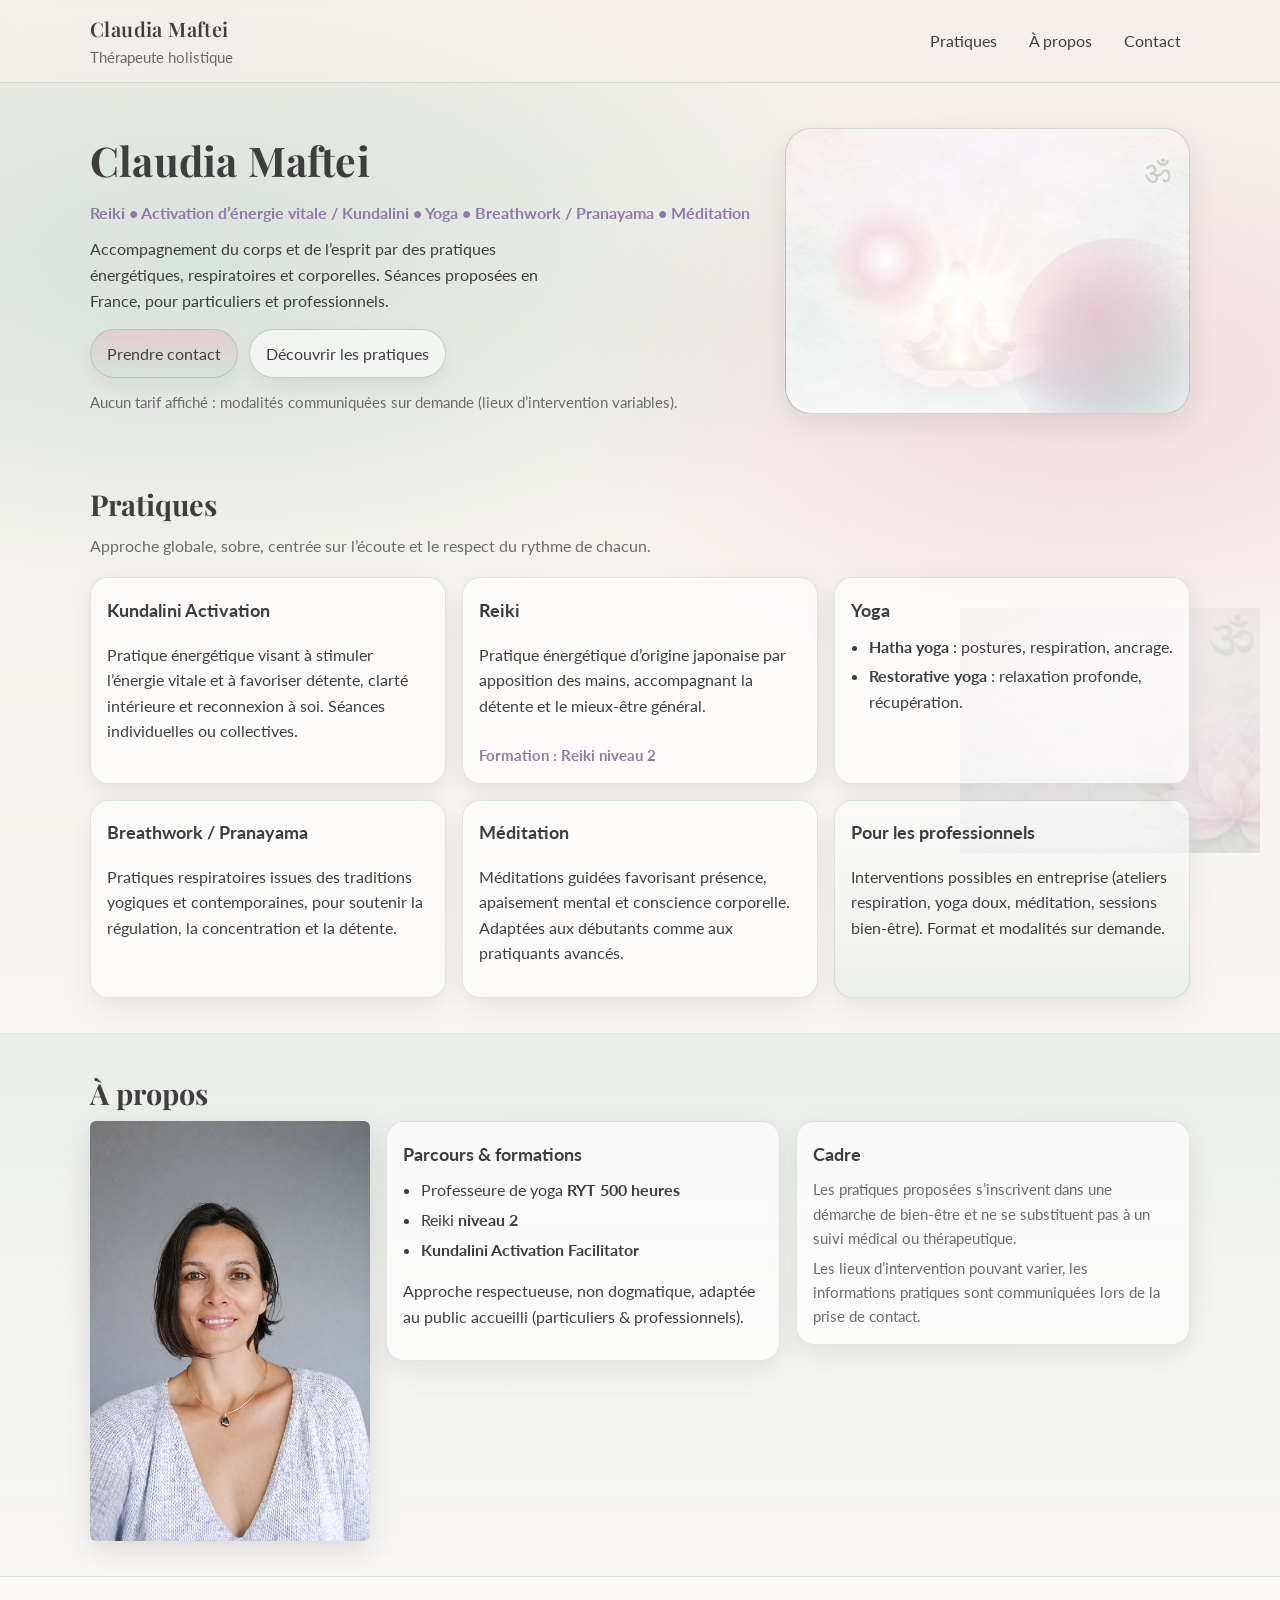
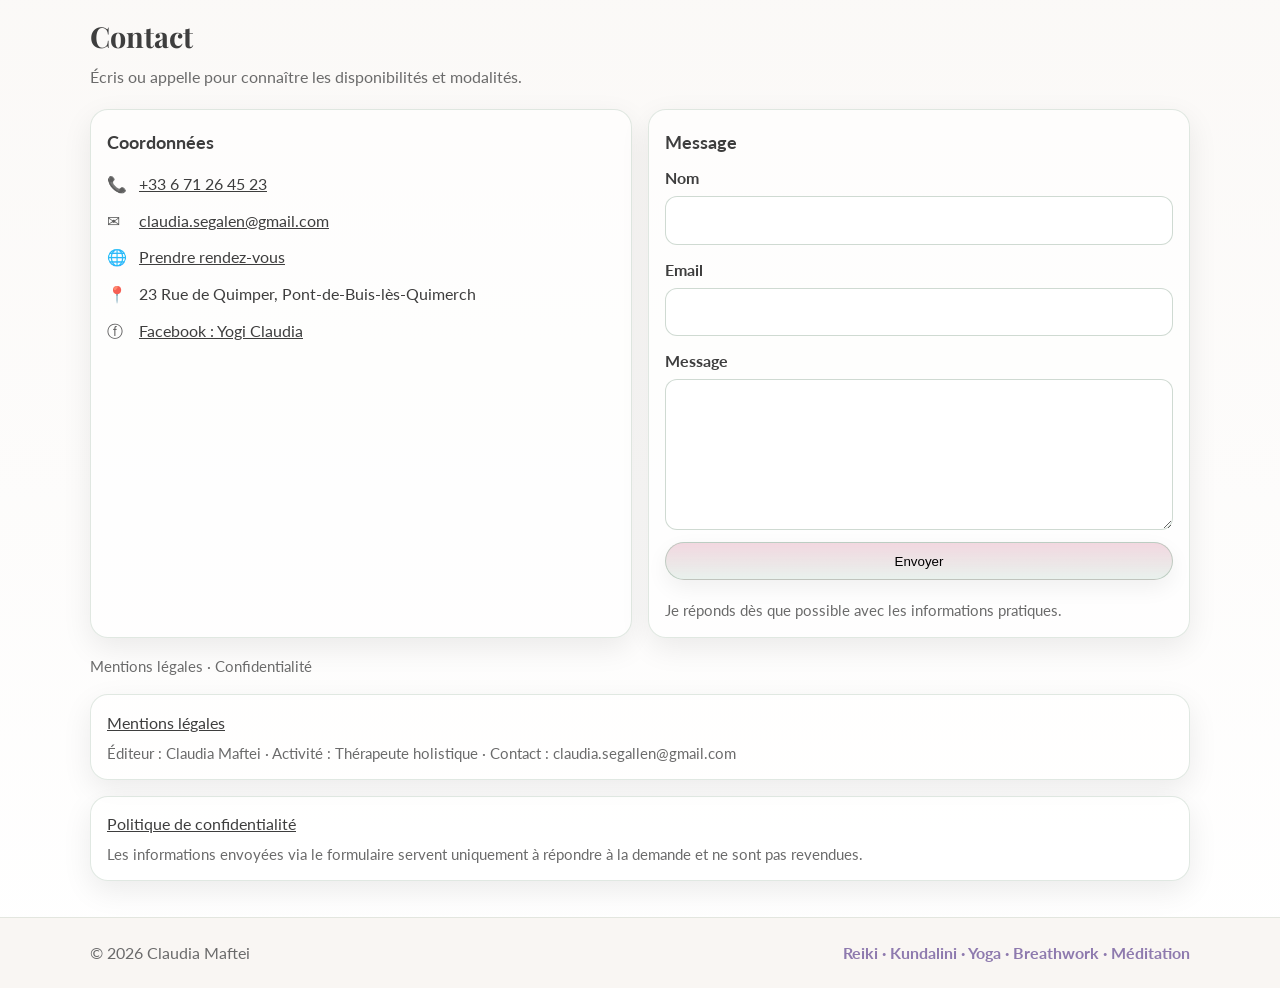
==== index.html @ 2db9a853 "Add files via upload" ====
<!doctype html>
<html lang="fr">
<head>
  <meta charset="utf-8" />
  <meta name="viewport" content="width=device-width,initial-scale=1" />
  <meta name="description" content="Claudia Maftei – Thérapeute holistique : Reiki, Kundalini activation, Yoga (Hatha, Restorative), Breathwork/Pranayama, Méditation." />
  <title>Claudia Maftei – Thérapeute holistique</title>

  <!-- Fonts (Google Fonts) -->
  <link rel="preconnect" href="https://fonts.googleapis.com">
  <link rel="preconnect" href="https://fonts.gstatic.com" crossorigin>
  <link href="https://fonts.googleapis.com/css2?family=Playfair+Display:wght@500;600&family=Lato:wght@300;400;700&display=swap" rel="stylesheet">

  <link rel="stylesheet" href="styles.css" />
</head>

<body>
  <a class="skip-link" href="#contenu">Aller au contenu</a>

  <header class="site-header">
    <div class="container header-inner">
      <div class="brand">
        <div class="brand-name">Claudia Maftei</div>
        <div class="brand-tagline">Thérapeute holistique</div>
      </div>

      <nav class="nav" aria-label="Navigation principale">
        <button class="nav-toggle" type="button" aria-expanded="false" aria-controls="nav-links">
          Menu
        </button>
        <div id="nav-links" class="nav-links">
          <a href="#pratiques">Pratiques</a>
          <a href="#apropos">À propos</a>
          <a href="#contact">Contact</a>
        </div>
      </nav>
    </div>
  </header>

  <main id="contenu">
    <!-- HERO -->
    <section class="hero">
      <div class="container hero-inner">
        <div class="hero-text">
          <h1>Claudia Maftei</h1>
          <p class="lead">
            Reiki • Activation d’énergie vitale / Kundalini • Yoga • Breathwork / Pranayama • Méditation
          </p>
          <p class="sublead">
            Accompagnement du corps et de l’esprit par des pratiques énergétiques, respiratoires et corporelles.
            Séances proposées en France, pour particuliers et professionnels.
          </p>

          <div class="hero-cta">
            <a class="btn" href="#contact">Prendre contact</a>
            <a class="btn btn-ghost" href="#pratiques">Découvrir les pratiques</a>
          </div>

          <p class="note">
            Aucun tarif affiché : modalités communiquées sur demande (lieux d’intervention variables).
          </p>
        </div>

        <!-- MODIF: hero-card devient un visuel avec image -->
        <div class="hero-card hero-image" aria-hidden="true">
          <div class="hero-symbol">ॐ</div>
          <div class="hero-lotus"></div>
          <div class="hero-glow"></div>
        </div>
      </div>
    </section>

    <!-- PRACTICES -->
    <section id="pratiques" class="section">
      <div class="container">
        <header class="section-head">
          <h2>Pratiques</h2>
          <p>Approche globale, sobre, centrée sur l’écoute et le respect du rythme de chacun.</p>
        </header>

        <div class="grid">
          <a class="card card-link" href="pratiques/kundalini-activation.html">
            <h3>Kundalini Activation</h3>
            <p>
              Pratique énergétique visant à stimuler l’énergie vitale et à favoriser détente, clarté intérieure
              et reconnexion à soi. Séances individuelles ou collectives.
            </p>
          </a>

          <a class="card card-link" href="pratiques/reiki.html">
            <h3>Reiki</h3>
            <p>
              Pratique énergétique d’origine japonaise par apposition des mains, accompagnant la détente
              et le mieux-être général.
            </p>
            <p class="badge">Formation : Reiki niveau 2</p>
          </a>

          <a class="card card-link" href="pratiques/yoga.html">
            <h3>Yoga</h3>
            <ul class="list">
              <li><strong>Hatha yoga</strong> : postures, respiration, ancrage.</li>
              <li><strong>Restorative yoga</strong> : relaxation profonde, récupération.</li>
            </ul>
          </a>

          <a class="card card-link" href="pratiques/breathwork-pranayama.html">
            <h3>Breathwork / Pranayama</h3>
            <p>
              Pratiques respiratoires issues des traditions yogiques et contemporaines, pour soutenir
              la régulation, la concentration et la détente.
            </p>
          </a>

          <a class="card card-link" href="pratiques/meditation.html">
            <h3>Méditation</h3>
            <p>
              Méditations guidées favorisant présence, apaisement mental et conscience corporelle.
              Adaptées aux débutants comme aux pratiquants avancés.
            </p>
          </a>

          <article class="card card-soft">
            <h3>Pour les professionnels</h3>
            <p>
              Interventions possibles en entreprise (ateliers respiration, yoga doux, méditation, sessions bien-être).
              Format et modalités sur demande.
            </p>
          </article>
        </div>
      </div>
    </section>

    <!-- ABOUT -->
    <section id="apropos" class="section section-alt">
      <div class="container">
        <header class="section-head">
          <h2>À propos</h2>
        </header>

        <!-- MODIF: ajout de la photo + grille 3 colonnes -->
        <div class="two-col about-with-photo">
          <div class="about-photo">
            <img src="images/portrait-claudia.png"
                 alt="Portrait de Claudia Maftei, thérapeute holistique">
          </div>

          <div class="panel">
            <h3>Parcours & formations</h3>
            <ul class="list">
              <li>Professeure de yoga <strong>RYT 500 heures</strong></li>
              <li>Reiki <strong>niveau 2</strong></li>
              <li><strong>Kundalini Activation Facilitator</strong></li>
            </ul>
            <p>
              Approche respectueuse, non dogmatique, adaptée au public accueilli (particuliers & professionnels).
            </p>
          </div>

          <div class="panel">
            <h3>Cadre</h3>
            <p class="small">
              Les pratiques proposées s’inscrivent dans une démarche de bien-être et ne se substituent pas à un suivi
              médical ou thérapeutique.
            </p>
            <p class="small">
              Les lieux d’intervention pouvant varier, les informations pratiques sont communiquées lors de la prise de contact.
            </p>
          </div>
        </div>
      </div>
    </section>

    <!-- CONTACT -->
    <section id="contact" class="section">
      <div class="container">
        <header class="section-head">
          <h2>Contact</h2>
          <p>Écris ou appelle pour connaître les disponibilités et modalités.</p>
        </header>

        <div class="contact-grid">
          <div class="panel">
            <h3>Coordonnées</h3>
            <ul class="contact-list">
              <li><span class="ico">📞</span> <a href="tel:+33671264523">+33 6 71 26 45 23</a></li>
              <li><span class="ico">✉️</span> <a href="mailto:claudia.segalen@gmail.com">claudia.segalen@gmail.com</a></li>
              <li><span class="ico">🌐</span> <a href="https://www.resalib.fr/praticien/109814-claudia-therapeute-holistique-pont-de-buis-les-quimerch" target="_blank" rel="noopener">Prendre rendez-vous</a></li>
              <li><span class="ico">📍</span> 23 Rue de Quimper, Pont-de-Buis-lès-Quimerch</li>
              <li><span class="ico"s>ⓕ</span> <a href="https://www.facebook.com/people/Yogi-Claudia/100004952267103/" target="_blank" rel="noopener">Facebook : Yogi Claudia</a></li>
			</ul>
          </div>

          <div class="panel">
            <h3>Message</h3>
            <form class="form" action="contact.php" method="post">
              <label>
                Nom
                <input name="name" autocomplete="name" required />
              </label>
              <label>
                Email
                <input name="email" type="email" autocomplete="email" required />
              </label>
              <label>
                Message
                <textarea name="message" rows="5" required></textarea>
              </label>
              <input type="text" name="website" class="hp" tabindex="-1" autocomplete="off" aria-hidden="true" />
              <button class="btn" type="submit">Envoyer</button>
              <p class="small">
                Je réponds dès que possible avec les informations pratiques.
              </p>
            </form>
          </div>
        </div>

        <footer class="legal">
          <a href="#mentions">Mentions légales</a> · <a href="#rgpd">Confidentialité</a>
        </footer>

        <div id="mentions" class="panel panel-mini">
          <a href="mentions-legales.html">Mentions légales</a>
          <p class="small">
            Éditeur : Claudia Maftei · Activité : Thérapeute holistique · Contact : claudia.segallen@gmail.com
          </p>
        </div>

        <div id="rgpd" class="panel panel-mini">
          <a href="politique-confidentialite.html">Politique de confidentialité</a>
          <p class="small">
            Les informations envoyées via le formulaire servent uniquement à répondre à la demande et ne sont pas revendues.
          </p>
        </div>

      </div>
    </section>
  </main>

  <footer class="site-footer">
    <div class="container footer-inner">
      <div>© <span id="year"></span> Claudia Maftei</div>
      <div class="footer-note">Reiki · Kundalini · Yoga · Breathwork · Méditation</div>
    </div>
  </footer>

  <script src="js/main.js" defer></script>
</body>
</html>
---- styles.css ----
:root{
  --sage: #9FB6A5;
  --aqua: #BFD8CC;
  --beige: #F4EFEA;
  --lotus: #E6B7C6;
  --lavender: #8E7AAE;
  --text: #3E3E3E;
  --muted: #6B6B6B;
  --white: #FFFFFF;
  --shadow: 0 10px 30px rgba(0,0,0,.08);
  --radius: 18px;
  --radius-lg: 26px;
}

*{ box-sizing: border-box; }
html{ scroll-behavior: smooth; }

body{
  margin:0;
  color: var(--text);
  background: radial-gradient(1200px 600px at 15% 10%, rgba(191,216,204,.55), transparent 60%),
              radial-gradient(900px 500px at 85% 15%, rgba(230,183,198,.35), transparent 60%),
              linear-gradient(180deg, var(--beige), #fff);
  font-family: "Lato", system-ui, -apple-system, Segoe UI, Roboto, Arial, sans-serif;
  line-height:1.6;
  position: relative;
}

/* fond décoratif lotus/om (image 3) */
body::after{
  content:"";
  position: fixed;
  right: 20px;
  bottom: 20px;
  width: 300px;
  height: 300px;
  background: url("images/lotus-om.png") no-repeat center/contain;
  opacity: 0.28;
  pointer-events: none;
  z-index: 0;
}


/* garantir que le contenu est au-dessus du fond */
.site-header, main, .site-footer{
  position: relative;
  z-index: 1;
}

a{ color: inherit; }
.container{
  width:min(1100px, 92vw);
  margin:0 auto;
}

.skip-link{
  position:absolute; left:-9999px; top:0;
  background:#000; color:#fff; padding:.5rem .75rem;
}
.skip-link:focus{ left:1rem; top:1rem; z-index:999; }

.site-header{
  position:sticky; top:0;
  backdrop-filter: blur(10px);
  background: rgba(244,239,234,.72);
  border-bottom: 1px solid rgba(159,182,165,.35);
  z-index:50;
}
.header-inner{
  display:flex; align-items:center; justify-content:space-between;
  gap:1rem;
  padding: .8rem 0;
}

.brand-name{
  font-family:"Playfair Display", serif;
  font-weight:600;
  letter-spacing:.4px;
  font-size: 1.25rem;
}
.brand-tagline{
  font-size:.95rem;
  color: var(--muted);
}

.nav{ display:flex; align-items:center; gap:1rem; }
.nav-links{
  display:flex; gap:.9rem; align-items:center;
}
.nav a{
  text-decoration:none;
  padding:.4rem .55rem;
  border-radius: 999px;
}
.nav a:hover{
  background: rgba(159,182,165,.18);
}

.nav-toggle{
  display:none;
  border:1px solid rgba(159,182,165,.55);
  background: rgba(255,255,255,.6);
  border-radius: 999px;
  padding:.45rem .75rem;
}

.hero{
  padding: 2.8rem 0 2rem;
}
.hero-inner{
  display:grid;
  grid-template-columns: 1.25fr .75fr;
  gap: 1.2rem;
  align-items: stretch;
}
.hero h1{
  margin:0 0 .4rem;
  font-family:"Playfair Display", serif;
  font-size: clamp(2rem, 3.2vw, 3rem);
  letter-spacing:.2px;
}
.lead{
  margin:.2rem 0 .7rem;
  color: var(--lavender);
  font-weight:700;
}
.sublead{
  margin:0 0 1rem;
  color: var(--text);
  max-width: 55ch;
}
.hero-cta{
  display:flex; flex-wrap:wrap; gap:.7rem;
  margin: 1rem 0 .75rem;
}
.note{ color: var(--muted); font-size:.95rem; margin:0; }

.btn{
  display:inline-block;
  text-decoration:none;
  border-radius: 999px;
  padding: .65rem 1rem;
  border: 1px solid rgba(159,182,165,.6);
  background: linear-gradient(180deg, rgba(230,183,198,.55), rgba(191,216,204,.35));
  box-shadow: 0 8px 22px rgba(0,0,0,.06);
}
.btn:hover{ filter: brightness(1.02); }
.btn:active{ transform: translateY(1px); }

.btn-ghost{
  background: rgba(255,255,255,.55);
}

.hero-card{
  position:relative;
  border-radius: var(--radius-lg);
  background:
    radial-gradient(400px 300px at 35% 35%, rgba(230,183,198,.45), transparent 65%),
    radial-gradient(400px 300px at 60% 55%, rgba(191,216,204,.55), transparent 65%),
    rgba(255,255,255,.55);
  border: 1px solid rgba(159,182,165,.35);
  box-shadow: var(--shadow);
  min-height: 260px;
  overflow:hidden;
}

/* Image 2 dans le hero */
.hero-image{
  background: url("images/meditation-lotus.png") center/cover no-repeat;
}

/* voile pour garder un rendu doux et préserver la lisibilité des éléments */
.hero-image::after{
  content:"";
  position:absolute;
  inset:0;
  background: linear-gradient(
    to bottom,
    rgba(255,255,255,.55),
    rgba(255,255,255,.88)
  );
  z-index:0;
}

/* s'assurer que les éléments du hero passent au-dessus du voile */
.hero-image > *{
  position: relative;
  z-index: 1;
}

.hero-symbol{
  position:absolute;
  right: 18px;
  top: 16px;
  font-size: 2rem;
  color: rgba(159,182,165,.55);
}
.hero-lotus{
  position:absolute;
  right:-40px; bottom:-45px;
  width: 220px; height: 220px;
  border-radius: 50%;
  background:
    radial-gradient(circle at 40% 35%, rgba(230,183,198,.75), transparent 55%),
    radial-gradient(circle at 55% 55%, rgba(191,216,204,.75), transparent 60%),
    radial-gradient(circle at 45% 65%, rgba(142,122,174,.35), transparent 55%);
  filter: blur(.2px);
  opacity:.9;
}
.hero-glow{
  position:absolute;
  left: 40px; top: 70px;
  width: 120px; height: 120px;
  border-radius: 50%;
  background: radial-gradient(circle, rgba(255,255,255,.85), rgba(230,183,198,.35), transparent 70%);
}

.section{
  padding: 2.2rem 0;
}
.section-alt{
  background: linear-gradient(180deg, rgba(191,216,204,.25), rgba(244,239,234,.1));
  border-top: 1px solid rgba(159,182,165,.25);
  border-bottom: 1px solid rgba(159,182,165,.25);
}
.section-head h2{
  margin:0 0 .35rem;
  font-family:"Playfair Display", serif;
  font-size: 1.8rem;
}
.section-head p{
  margin:.2rem 0 1.2rem;
  color: var(--muted);
  max-width: 70ch;
}

.grid{
  display:grid;
  grid-template-columns: repeat(3, 1fr);
  gap: 1rem;
}

.card, .panel{
  background: rgba(255,255,255,.62);
  border: 1px solid rgba(159,182,165,.32);
  border-radius: var(--radius);
  box-shadow: var(--shadow);
  padding: 1rem 1rem .95rem;
}

.card-link{
  display:block;
  text-decoration:none;
  color: inherit;
  transition: transform .2s ease, box-shadow .2s ease;
}
.card-link:hover,
.card-link:focus-visible{
  transform: translateY(-2px);
  box-shadow: 0 12px 32px rgba(0,0,0,.1);
}
.card-link:focus-visible{
  outline: 2px solid rgba(159,182,165,.7);
  outline-offset: 3px;
}
.card h3, .panel h3{
  margin:.1rem 0 .5rem;
  font-size: 1.15rem;
}
.card-soft{
  background: linear-gradient(180deg, rgba(255,255,255,.6), rgba(191,216,204,.22));
}
.badge{
  display:inline-block;
  margin:.6rem 0 0;
  font-size:.92rem;
  color: var(--lavender);
  font-weight:700;
}
.list{
  margin:.35rem 0 0;
  padding-left: 1.1rem;
}
.list li{ margin:.25rem 0; }

.two-col{
  display:grid;
  grid-template-columns: 1fr 1fr;
  gap: 1rem;
}

/* ABOUT: ajout photo (image 1) */
.about-with-photo{
  grid-template-columns: 280px 1fr 1fr;
  align-items: start;
}

.about-photo img{
  width: 100%;
  display: block;
  border-radius: 6px;
  box-shadow: 0 10px 30px rgba(0,0,0,.12);
}

.contact-grid{
  display:grid;
  grid-template-columns: 1fr 1fr;
  gap: 1rem;
}

.contact-list{
  list-style:none;
  padding:0;
  margin:.2rem 0 0;
}
.contact-list li{
  display:flex;
  gap:.6rem;
  align-items:flex-start;
  padding:.35rem 0;
}
.ico{ width: 1.4rem; opacity:.85; }

.form{
  display:grid;
  gap:.75rem;
}
label{ display:grid; gap:.35rem; font-weight:700; }

input, textarea{
  width:100%;
  border-radius: 12px;
  border: 1px solid rgba(159,182,165,.5);
  padding: .65rem .7rem;
  background: rgba(255,255,255,.75);
  font: inherit;
}
textarea{ resize: vertical; }
.hp{ display:none !important; }

.flash{
  border: 1px solid rgba(159,182,165,.5);
  border-radius: 14px;
  padding: .75rem .9rem;
  background: rgba(255,255,255,.7);
  margin: 0 0 .9rem;
}
.flash-success{
  border-color: rgba(159,182,165,.6);
}
.flash-error{
  border-color: rgba(142,122,174,.6);
}

.small{ color: var(--muted); font-size:.95rem; margin:.35rem 0 0; }

.legal{
  margin: 1rem 0 0;
  color: var(--muted);
  font-size:.95rem;
}
.legal a{ text-decoration:none; }
.legal a:hover{ text-decoration:underline; }

.panel-mini{
  margin-top: 1rem;
  padding: .9rem 1rem .85rem;
}

.site-footer{
  padding: 1.4rem 0;
  border-top: 1px solid rgba(159,182,165,.25);
  background: rgba(244,239,234,.55);
}
.footer-inner{
  display:flex;
  justify-content:space-between;
  gap:1rem;
  flex-wrap:wrap;
  color: var(--muted);
}
.footer-note{ color: var(--lavender); font-weight:700; }

/* Responsive */
@media (max-width: 900px){
  .hero-inner{ grid-template-columns: 1fr; }
  .grid{ grid-template-columns: repeat(2, 1fr); }
  .two-col, .contact-grid{ grid-template-columns: 1fr; }
  .about-with-photo{ grid-template-columns: 1fr; }
}

@media (max-width: 640px){
  .nav-toggle{ display:inline-block; }
  .nav-links{
    display:none;
    position:absolute;
    right: 4vw;
    top: 62px;
    padding:.5rem;
    background: rgba(244,239,234,.95);
    border: 1px solid rgba(159,182,165,.35);
    border-radius: 16px;
    box-shadow: var(--shadow);
    flex-direction:column;
    align-items:stretch;
    min-width: 210px;
  }
  .nav-links.open{ display:flex; }
  .grid{ grid-template-columns: 1fr; }
}
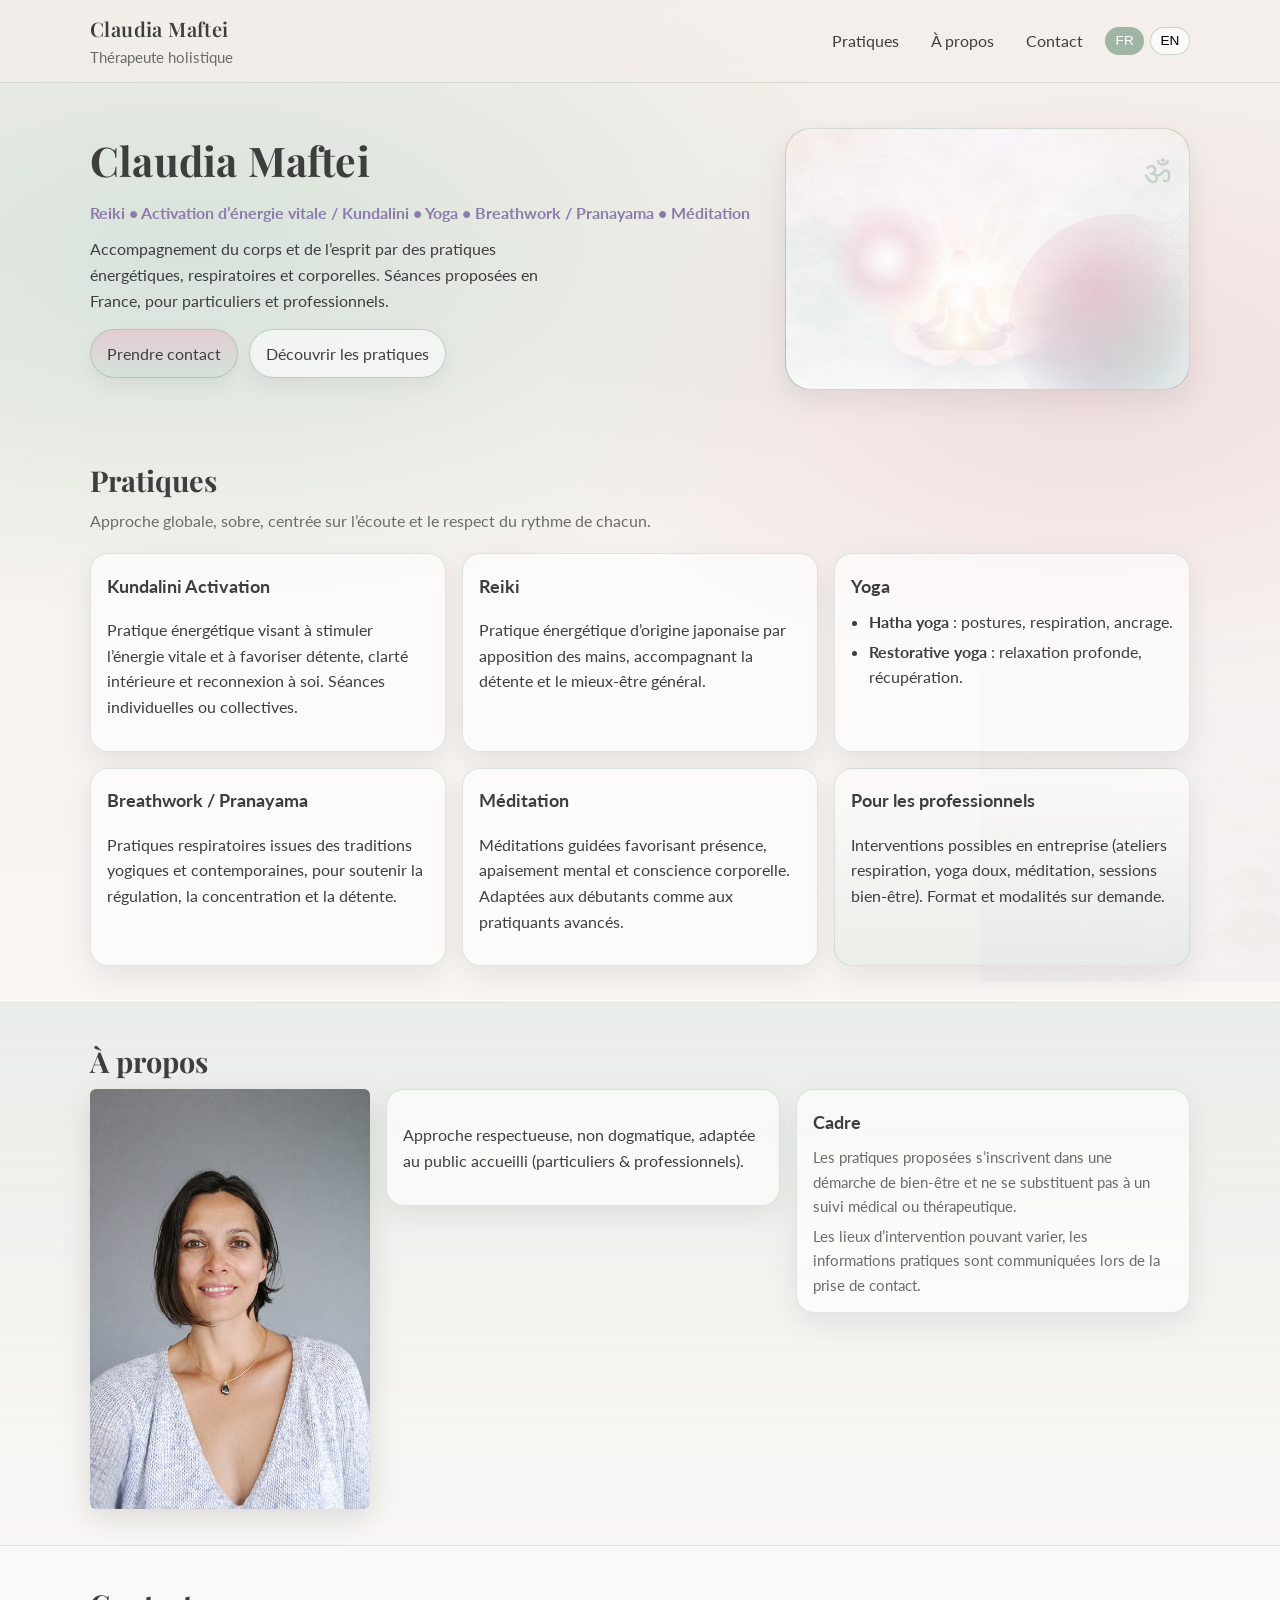
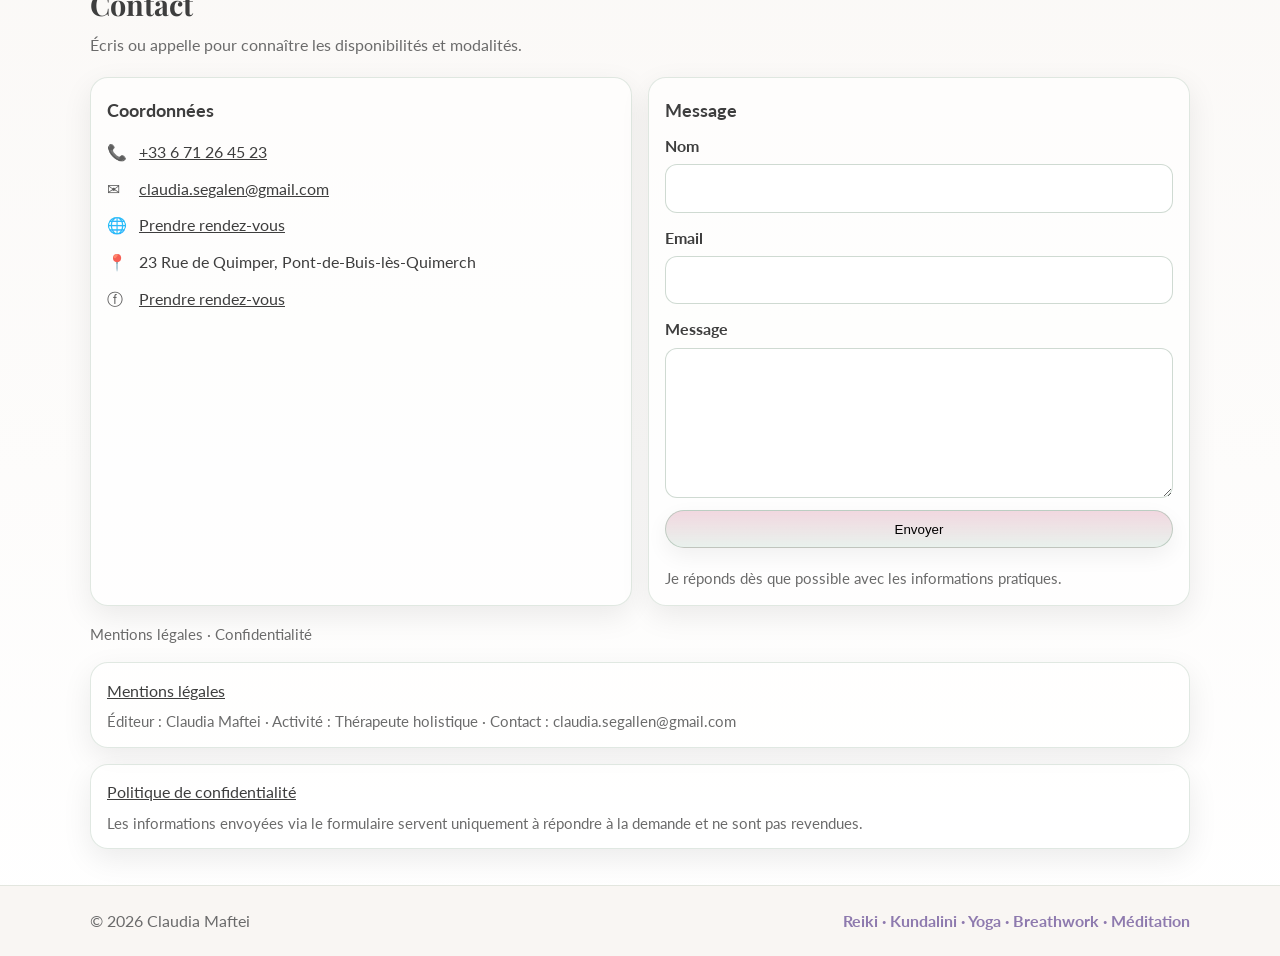
==== commit 8f19d278: "Add files via upload" ====
--- a/index.html
+++ b/index.html
@@ -1,10 +1,10 @@
 <!doctype html>
-<html lang="fr">
-<head>
-  <meta charset="utf-8" />
-  <meta name="viewport" content="width=device-width,initial-scale=1" />
-  <meta name="description" content="Claudia Maftei – Thérapeute holistique : Reiki, Kundalini activation, Yoga (Hatha, Restorative), Breathwork/Pranayama, Méditation." />
-  <title>Claudia Maftei – Thérapeute holistique</title>
+<html lang="fr">
+<head>
+  <meta charset="utf-8" />
+  <meta name="viewport" content="width=device-width,initial-scale=1" />
+  <meta name="description" content="Claudia Maftei – Thérapeute holistique : Reiki, Kundalini activation, Yoga (Hatha, Restorative), Breathwork/Pranayama, Méditation." data-i18n-content="meta_index_description" />
+  <title data-i18n="page_title_index">Claudia Maftei – Thérapeute holistique</title>
 
   <!-- Fonts (Google Fonts) -->
   <link rel="preconnect" href="https://fonts.googleapis.com">
@@ -15,27 +15,33 @@
 </head>
 
 <body>
-  <a class="skip-link" href="#contenu">Aller au contenu</a>
+  <a class="skip-link" href="#contenu" data-i18n="global_skip_link">Aller au contenu</a>
 
   <header class="site-header">
     <div class="container header-inner">
       <div class="brand">
         <div class="brand-name">Claudia Maftei</div>
-        <div class="brand-tagline">Thérapeute holistique</div>
-      </div>
-
-      <nav class="nav" aria-label="Navigation principale">
-        <button class="nav-toggle" type="button" aria-expanded="false" aria-controls="nav-links">
-          Menu
-        </button>
-        <div id="nav-links" class="nav-links">
-          <a href="#pratiques">Pratiques</a>
-          <a href="#apropos">À propos</a>
-          <a href="#contact">Contact</a>
-        </div>
-      </nav>
-    </div>
-  </header>
+        <div class="brand-tagline" data-i18n="brand_tagline">Thérapeute holistique</div>
+      </div>
+
+      <div class="header-actions">
+        <nav class="nav" data-i18n-aria-label="nav_label_primary" aria-label="Navigation principale">
+          <button class="nav-toggle" type="button" aria-expanded="false" aria-controls="nav-links" data-i18n="nav_menu">
+            Menu
+          </button>
+          <div id="nav-links" class="nav-links">
+            <a href="#pratiques" data-i18n="nav_practices">Pratiques</a>
+            <a href="#apropos" data-i18n="nav_about">À propos</a>
+            <a href="#contact" data-i18n="nav_contact">Contact</a>
+          </div>
+        </nav>
+        <div class="language-toggle" data-i18n-aria-label="language_selector_label" aria-label="Sélecteur de langue">
+          <button class="lang-btn" type="button" data-lang="fr" aria-pressed="true" data-i18n="language_fr">FR</button>
+          <button class="lang-btn" type="button" data-lang="en" aria-pressed="false" data-i18n="language_en">EN</button>
+        </div>
+      </div>
+    </div>
+  </header>
 
   <main id="contenu">
     <!-- HERO -->
@@ -43,23 +49,20 @@
       <div class="container hero-inner">
         <div class="hero-text">
           <h1>Claudia Maftei</h1>
-          <p class="lead">
-            Reiki • Activation d’énergie vitale / Kundalini • Yoga • Breathwork / Pranayama • Méditation
-          </p>
-          <p class="sublead">
-            Accompagnement du corps et de l’esprit par des pratiques énergétiques, respiratoires et corporelles.
-            Séances proposées en France, pour particuliers et professionnels.
-          </p>
+          <p class="lead" data-i18n="hero_lead">
+            Reiki • Activation d’énergie vitale / Kundalini • Yoga • Breathwork / Pranayama • Méditation
+          </p>
+          <p class="sublead" data-i18n="hero_sublead">
+            Accompagnement du corps et de l’esprit par des pratiques énergétiques, respiratoires et corporelles.
+            Séances proposées en France, pour particuliers et professionnels.
+          </p>
 
           <div class="hero-cta">
-            <a class="btn" href="#contact">Prendre contact</a>
-            <a class="btn btn-ghost" href="#pratiques">Découvrir les pratiques</a>
-          </div>
-
-          <p class="note">
-            Aucun tarif affiché : modalités communiquées sur demande (lieux d’intervention variables).
-          </p>
-        </div>
+            <a class="btn" href="#contact" data-i18n="hero_cta_contact">Prendre contact</a>
+            <a class="btn btn-ghost" href="#pratiques" data-i18n="hero_cta_practices">Découvrir les pratiques</a>
+          </div>
+
+        </div>
 
         <!-- MODIF: hero-card devient un visuel avec image -->
         <div class="hero-card hero-image" aria-hidden="true">
@@ -74,59 +77,58 @@
     <section id="pratiques" class="section">
       <div class="container">
         <header class="section-head">
-          <h2>Pratiques</h2>
-          <p>Approche globale, sobre, centrée sur l’écoute et le respect du rythme de chacun.</p>
-        </header>
+          <h2 data-i18n="section_practices_title">Pratiques</h2>
+          <p data-i18n="section_practices_subtitle">Approche globale, sobre, centrée sur l’écoute et le respect du rythme de chacun.</p>
+        </header>
 
         <div class="grid">
           <a class="card card-link" href="pratiques/kundalini-activation.html">
-            <h3>Kundalini Activation</h3>
-            <p>
-              Pratique énergétique visant à stimuler l’énergie vitale et à favoriser détente, clarté intérieure
-              et reconnexion à soi. Séances individuelles ou collectives.
-            </p>
-          </a>
+            <h3 data-i18n="card_kundalini_title">Kundalini Activation</h3>
+            <p data-i18n="card_kundalini_desc">
+              Pratique énergétique visant à stimuler l’énergie vitale et à favoriser détente, clarté intérieure
+              et reconnexion à soi. Séances individuelles ou collectives.
+            </p>
+          </a>
 
           <a class="card card-link" href="pratiques/reiki.html">
-            <h3>Reiki</h3>
-            <p>
-              Pratique énergétique d’origine japonaise par apposition des mains, accompagnant la détente
-              et le mieux-être général.
-            </p>
-            <p class="badge">Formation : Reiki niveau 2</p>
-          </a>
+            <h3 data-i18n="card_reiki_title">Reiki</h3>
+            <p data-i18n="card_reiki_desc">
+              Pratique énergétique d’origine japonaise par apposition des mains, accompagnant la détente
+              et le mieux-être général.
+            </p>
+          </a>
 
           <a class="card card-link" href="pratiques/yoga.html">
-            <h3>Yoga</h3>
-            <ul class="list">
-              <li><strong>Hatha yoga</strong> : postures, respiration, ancrage.</li>
-              <li><strong>Restorative yoga</strong> : relaxation profonde, récupération.</li>
-            </ul>
-          </a>
+            <h3 data-i18n="card_yoga_title">Yoga</h3>
+            <ul class="list">
+              <li data-i18n-html="card_yoga_hatha"><strong>Hatha yoga</strong> : postures, respiration, ancrage.</li>
+              <li data-i18n-html="card_yoga_restorative"><strong>Restorative yoga</strong> : relaxation profonde, récupération.</li>
+            </ul>
+          </a>
 
           <a class="card card-link" href="pratiques/breathwork-pranayama.html">
-            <h3>Breathwork / Pranayama</h3>
-            <p>
-              Pratiques respiratoires issues des traditions yogiques et contemporaines, pour soutenir
-              la régulation, la concentration et la détente.
-            </p>
-          </a>
+            <h3 data-i18n="card_breathwork_title">Breathwork / Pranayama</h3>
+            <p data-i18n="card_breathwork_desc">
+              Pratiques respiratoires issues des traditions yogiques et contemporaines, pour soutenir
+              la régulation, la concentration et la détente.
+            </p>
+          </a>
 
           <a class="card card-link" href="pratiques/meditation.html">
-            <h3>Méditation</h3>
-            <p>
-              Méditations guidées favorisant présence, apaisement mental et conscience corporelle.
-              Adaptées aux débutants comme aux pratiquants avancés.
-            </p>
-          </a>
+            <h3 data-i18n="card_meditation_title">Méditation</h3>
+            <p data-i18n="card_meditation_desc">
+              Méditations guidées favorisant présence, apaisement mental et conscience corporelle.
+              Adaptées aux débutants comme aux pratiquants avancés.
+            </p>
+          </a>
 
           <article class="card card-soft">
-            <h3>Pour les professionnels</h3>
-            <p>
-              Interventions possibles en entreprise (ateliers respiration, yoga doux, méditation, sessions bien-être).
-              Format et modalités sur demande.
-            </p>
-          </article>
+            <h3 data-i18n="card_prof_title">Pour les professionnels</h3>
+            <p data-i18n="card_prof_desc">
+              Interventions possibles en entreprise (ateliers respiration, yoga doux, méditation, sessions bien-être).
+              Format et modalités sur demande.
+            </p>
+          </article>
         </div>
       </div>
     </section>
@@ -135,38 +137,33 @@
     <section id="apropos" class="section section-alt">
       <div class="container">
         <header class="section-head">
-          <h2>À propos</h2>
-        </header>
+          <h2 data-i18n="section_about_title">À propos</h2>
+        </header>
 
         <!-- MODIF: ajout de la photo + grille 3 colonnes -->
         <div class="two-col about-with-photo">
           <div class="about-photo">
-            <img src="images/portrait-claudia.png"
-                 alt="Portrait de Claudia Maftei, thérapeute holistique">
+            <img src="images/portrait-claudia.png"
+                 alt="Portrait de Claudia Maftei, thérapeute holistique"
+                 data-i18n-alt="about_photo_alt">
           </div>
 
           <div class="panel">
-            <h3>Parcours & formations</h3>
-            <ul class="list">
-              <li>Professeure de yoga <strong>RYT 500 heures</strong></li>
-              <li>Reiki <strong>niveau 2</strong></li>
-              <li><strong>Kundalini Activation Facilitator</strong></li>
-            </ul>
-            <p>
-              Approche respectueuse, non dogmatique, adaptée au public accueilli (particuliers & professionnels).
-            </p>
-          </div>
-
-          <div class="panel">
-            <h3>Cadre</h3>
-            <p class="small">
-              Les pratiques proposées s’inscrivent dans une démarche de bien-être et ne se substituent pas à un suivi
-              médical ou thérapeutique.
-            </p>
-            <p class="small">
-              Les lieux d’intervention pouvant varier, les informations pratiques sont communiquées lors de la prise de contact.
-            </p>
-          </div>
+            <p data-i18n="about_desc">
+              Approche respectueuse, non dogmatique, adaptée au public accueilli (particuliers & professionnels).
+            </p>
+          </div>
+
+          <div class="panel">
+            <h3 data-i18n="about_framework_title">Cadre</h3>
+            <p class="small" data-i18n="about_framework_desc1">
+              Les pratiques proposées s’inscrivent dans une démarche de bien-être et ne se substituent pas à un suivi
+              médical ou thérapeutique.
+            </p>
+            <p class="small" data-i18n="about_framework_desc2">
+              Les lieux d’intervention pouvant varier, les informations pratiques sont communiquées lors de la prise de contact.
+            </p>
+          </div>
         </div>
       </div>
     </section>
@@ -175,63 +172,63 @@
     <section id="contact" class="section">
       <div class="container">
         <header class="section-head">
-          <h2>Contact</h2>
-          <p>Écris ou appelle pour connaître les disponibilités et modalités.</p>
-        </header>
+          <h2 data-i18n="section_contact_title">Contact</h2>
+          <p data-i18n="section_contact_subtitle">Écris ou appelle pour connaître les disponibilités et modalités.</p>
+        </header>
 
         <div class="contact-grid">
           <div class="panel">
-            <h3>Coordonnées</h3>
-            <ul class="contact-list">
-              <li><span class="ico">📞</span> <a href="tel:+33671264523">+33 6 71 26 45 23</a></li>
-              <li><span class="ico">✉️</span> <a href="mailto:claudia.segalen@gmail.com">claudia.segalen@gmail.com</a></li>
-              <li><span class="ico">🌐</span> <a href="https://www.resalib.fr/praticien/109814-claudia-therapeute-holistique-pont-de-buis-les-quimerch" target="_blank" rel="noopener">Prendre rendez-vous</a></li>
-              <li><span class="ico">📍</span> 23 Rue de Quimper, Pont-de-Buis-lès-Quimerch</li>
-              <li><span class="ico"s>ⓕ</span> <a href="https://www.facebook.com/people/Yogi-Claudia/100004952267103/" target="_blank" rel="noopener">Facebook : Yogi Claudia</a></li>
-			</ul>
-          </div>
-
-          <div class="panel">
-            <h3>Message</h3>
-            <form class="form" action="contact.php" method="post">
-              <label>
-                Nom
-                <input name="name" autocomplete="name" required />
-              </label>
-              <label>
-                Email
-                <input name="email" type="email" autocomplete="email" required />
-              </label>
-              <label>
-                Message
-                <textarea name="message" rows="5" required></textarea>
-              </label>
-              <input type="text" name="website" class="hp" tabindex="-1" autocomplete="off" aria-hidden="true" />
-              <button class="btn" type="submit">Envoyer</button>
-              <p class="small">
-                Je réponds dès que possible avec les informations pratiques.
-              </p>
-            </form>
-          </div>
-        </div>
-
-        <footer class="legal">
-          <a href="#mentions">Mentions légales</a> · <a href="#rgpd">Confidentialité</a>
-        </footer>
-
-        <div id="mentions" class="panel panel-mini">
-          <a href="mentions-legales.html">Mentions légales</a>
-          <p class="small">
-            Éditeur : Claudia Maftei · Activité : Thérapeute holistique · Contact : claudia.segallen@gmail.com
-          </p>
-        </div>
-
-        <div id="rgpd" class="panel panel-mini">
-          <a href="politique-confidentialite.html">Politique de confidentialité</a>
-          <p class="small">
-            Les informations envoyées via le formulaire servent uniquement à répondre à la demande et ne sont pas revendues.
-          </p>
-        </div>
+            <h3 data-i18n="contact_details_title">Coordonnées</h3>
+            <ul class="contact-list">
+              <li><span class="ico">📞</span> <a href="tel:+33671264523">+33 6 71 26 45 23</a></li>
+              <li><span class="ico">✉️</span> <a href="mailto:claudia.segalen@gmail.com">claudia.segalen@gmail.com</a></li>
+              <li><span class="ico">🌐</span> <a href="https://www.resalib.fr/praticien/109814-claudia-therapeute-holistique-pont-de-buis-les-quimerch" target="_blank" rel="noopener" data-i18n="contact_schedule_link">Prendre rendez-vous</a></li>
+              <li><span class="ico">📍</span> <span data-i18n="contact_address">23 Rue de Quimper, Pont-de-Buis-lès-Quimerch</span></li>
+              <li><span class="ico">ⓕ</span> <a href="https://www.facebook.com/people/Yogi-Claudia/100004952267103/" target="_blank" rel="noopener" data-i18n="contact_schedule_link">Page Facebook</a></li>
+            </ul>
+          </div>
+
+          <div class="panel">
+            <h3 data-i18n="contact_message_title">Message</h3>
+            <form class="form" action="contact.php" method="post">
+              <label>
+                <span data-i18n="form_name">Nom</span>
+                <input name="name" autocomplete="name" required />
+              </label>
+              <label>
+                <span data-i18n="form_email">Email</span>
+                <input name="email" type="email" autocomplete="email" required />
+              </label>
+              <label>
+                <span data-i18n="form_message">Message</span>
+                <textarea name="message" rows="5" required></textarea>
+              </label>
+              <input type="text" name="website" class="hp" tabindex="-1" autocomplete="off" aria-hidden="true" />
+              <button class="btn" type="submit" data-i18n="form_send">Envoyer</button>
+              <p class="small" data-i18n="form_note">
+                Je réponds dès que possible avec les informations pratiques.
+              </p>
+            </form>
+          </div>
+        </div>
+
+        <footer class="legal">
+          <a href="#mentions" data-i18n="legal_links_title">Mentions légales</a> · <a href="#rgpd" data-i18n="privacy_links_title">Confidentialité</a>
+        </footer>
+
+        <div id="mentions" class="panel panel-mini">
+          <a href="mentions-legales.html" data-i18n="legal_links_title">Mentions légales</a>
+          <p class="small" data-i18n="legal_publisher_text">
+            Éditeur : Claudia Maftei · Activité : Thérapeute holistique · Contact : claudia.segallen@gmail.com
+          </p>
+        </div>
+
+        <div id="rgpd" class="panel panel-mini">
+          <a href="politique-confidentialite.html" data-i18n="page_title_privacy">Politique de confidentialité</a>
+          <p class="small" data-i18n="privacy_panel_text">
+            Les informations envoyées via le formulaire servent uniquement à répondre à la demande et ne sont pas revendues.
+          </p>
+        </div>
 
       </div>
     </section>
@@ -240,9 +237,9 @@
   <footer class="site-footer">
     <div class="container footer-inner">
       <div>© <span id="year"></span> Claudia Maftei</div>
-      <div class="footer-note">Reiki · Kundalini · Yoga · Breathwork · Méditation</div>
-    </div>
-  </footer>
+      <div class="footer-note" data-i18n="footer_note">Reiki · Kundalini · Yoga · Breathwork · Méditation</div>
+    </div>
+  </footer>
 
   <script src="js/main.js" defer></script>
 </body>
--- a/styles.css
+++ b/styles.css
@@ -30,16 +30,15 @@
 body::after{
   content:"";
   position: fixed;
-  right: 20px;
-  bottom: 20px;
-  width: 300px;
-  height: 300px;
+  right: -120px;
+  bottom: -120px;
+  width: 420px;
+  height: 420px;
   background: url("images/lotus-om.png") no-repeat center/contain;
-  opacity: 0.28;
+  opacity: .08;
   pointer-events: none;
   z-index: 0;
 }
-
 
 /* garantir que le contenu est au-dessus du fond */
 .site-header, main, .site-footer{
@@ -66,27 +65,33 @@
   border-bottom: 1px solid rgba(159,182,165,.35);
   z-index:50;
 }
-.header-inner{
-  display:flex; align-items:center; justify-content:space-between;
-  gap:1rem;
-  padding: .8rem 0;
-}
-
-.brand-name{
-  font-family:"Playfair Display", serif;
-  font-weight:600;
-  letter-spacing:.4px;
-  font-size: 1.25rem;
-}
+.header-inner{
+  display:flex; align-items:center; justify-content:space-between;
+  gap:1rem;
+  padding: .8rem 0;
+}
+
+.header-actions{
+  display:flex;
+  align-items:center;
+  gap:.85rem;
+}
+
+.brand-name{
+  font-family:"Playfair Display", serif;
+  font-weight:600;
+  letter-spacing:.4px;
+  font-size: 1.25rem;
+}
 .brand-tagline{
   font-size:.95rem;
   color: var(--muted);
 }
 
-.nav{ display:flex; align-items:center; gap:1rem; }
-.nav-links{
-  display:flex; gap:.9rem; align-items:center;
-}
+.nav{ display:flex; align-items:center; gap:1rem; }
+.nav-links{
+  display:flex; gap:.9rem; align-items:center;
+}
 .nav a{
   text-decoration:none;
   padding:.4rem .55rem;
@@ -96,13 +101,34 @@
   background: rgba(159,182,165,.18);
 }
 
-.nav-toggle{
-  display:none;
-  border:1px solid rgba(159,182,165,.55);
-  background: rgba(255,255,255,.6);
-  border-radius: 999px;
-  padding:.45rem .75rem;
-}
+.nav-toggle{
+  display:none;
+  border:1px solid rgba(159,182,165,.55);
+  background: rgba(255,255,255,.6);
+  border-radius: 999px;
+  padding:.45rem .75rem;
+}
+
+.language-toggle{
+  display:flex;
+  align-items:center;
+  gap:.35rem;
+}
+
+.lang-btn{
+  border:1px solid rgba(159,182,165,.55);
+  background: rgba(255,255,255,.7);
+  border-radius: 999px;
+  padding:.35rem .6rem;
+  font-size:.85rem;
+  cursor:pointer;
+}
+
+.lang-btn[aria-pressed="true"]{
+  background: var(--sage);
+  color: var(--white);
+  border-color: transparent;
+}
 
 .hero{
   padding: 2.8rem 0 2rem;
@@ -389,7 +415,10 @@
   .about-with-photo{ grid-template-columns: 1fr; }
 }
 
-@media (max-width: 640px){
+@media (max-width: 640px){
+  .header-actions{
+    gap:.5rem;
+  }
   .nav-toggle{ display:inline-block; }
   .nav-links{
     display:none;
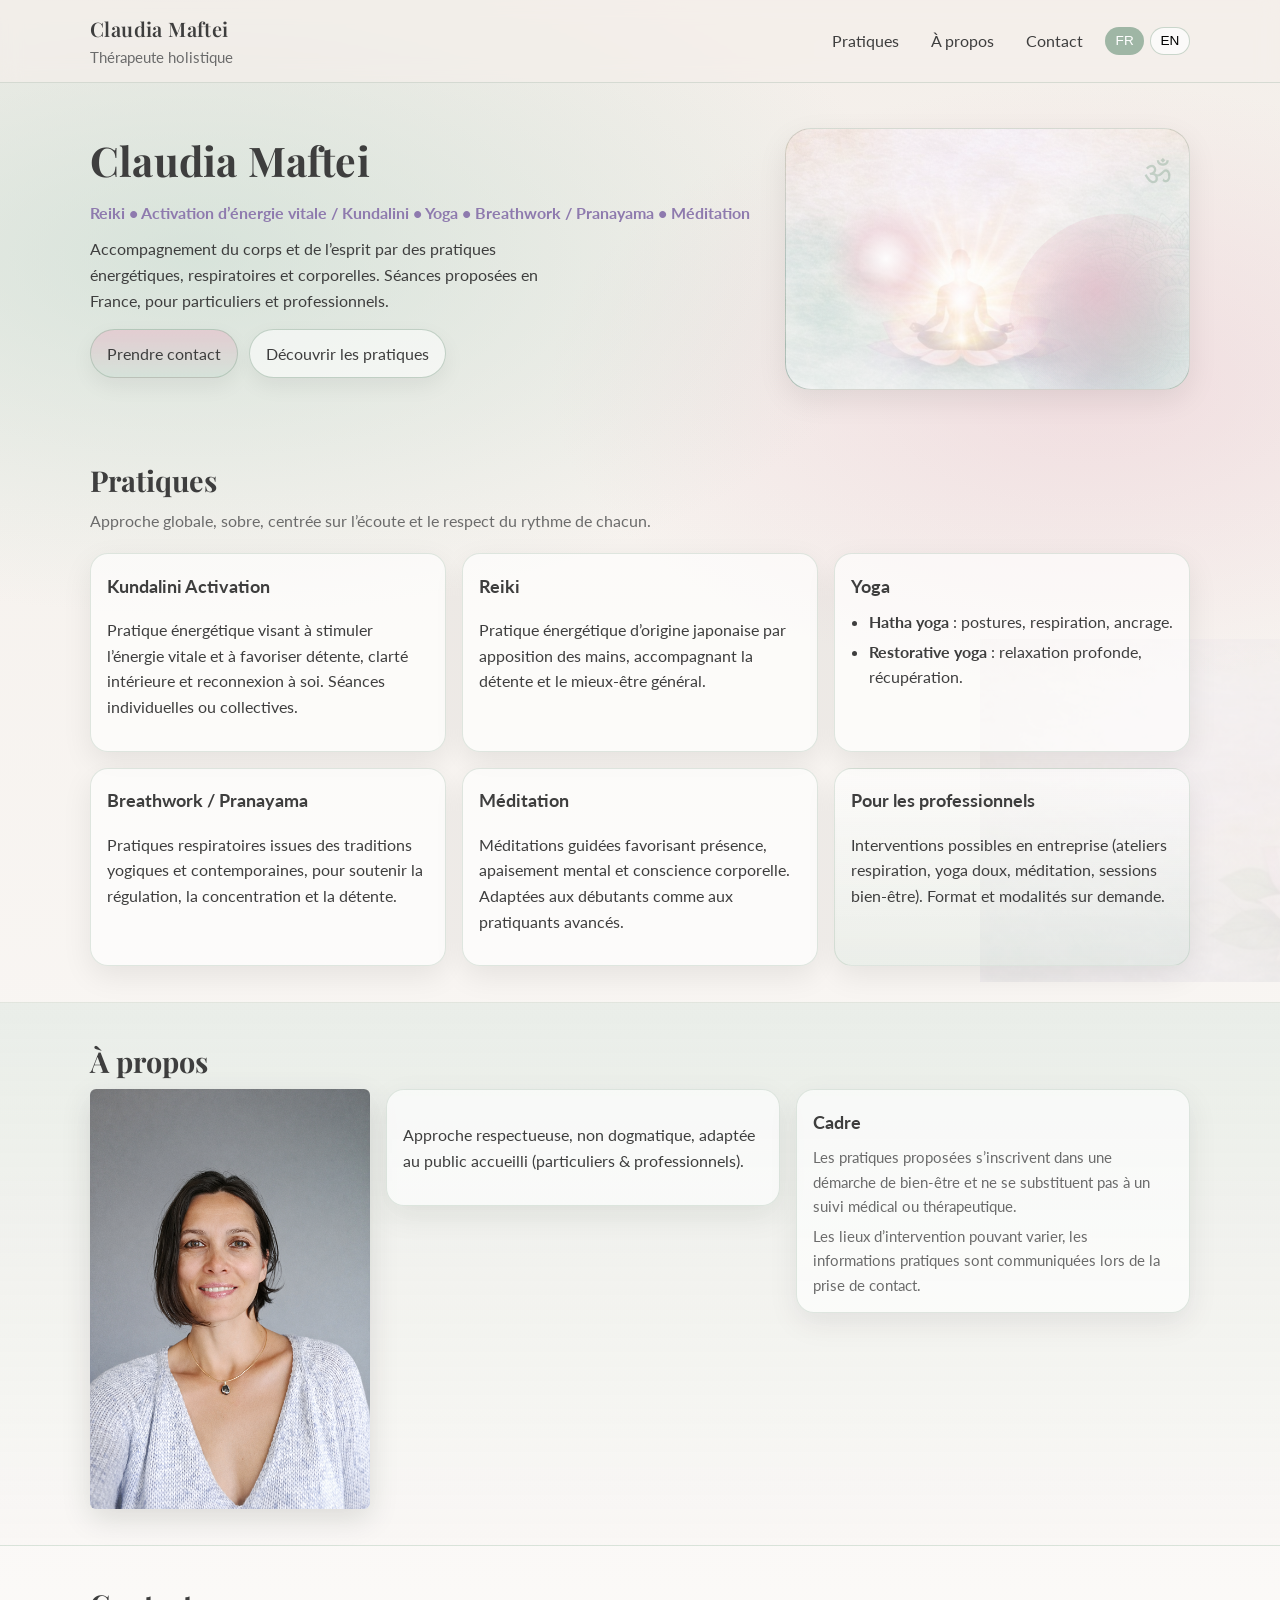
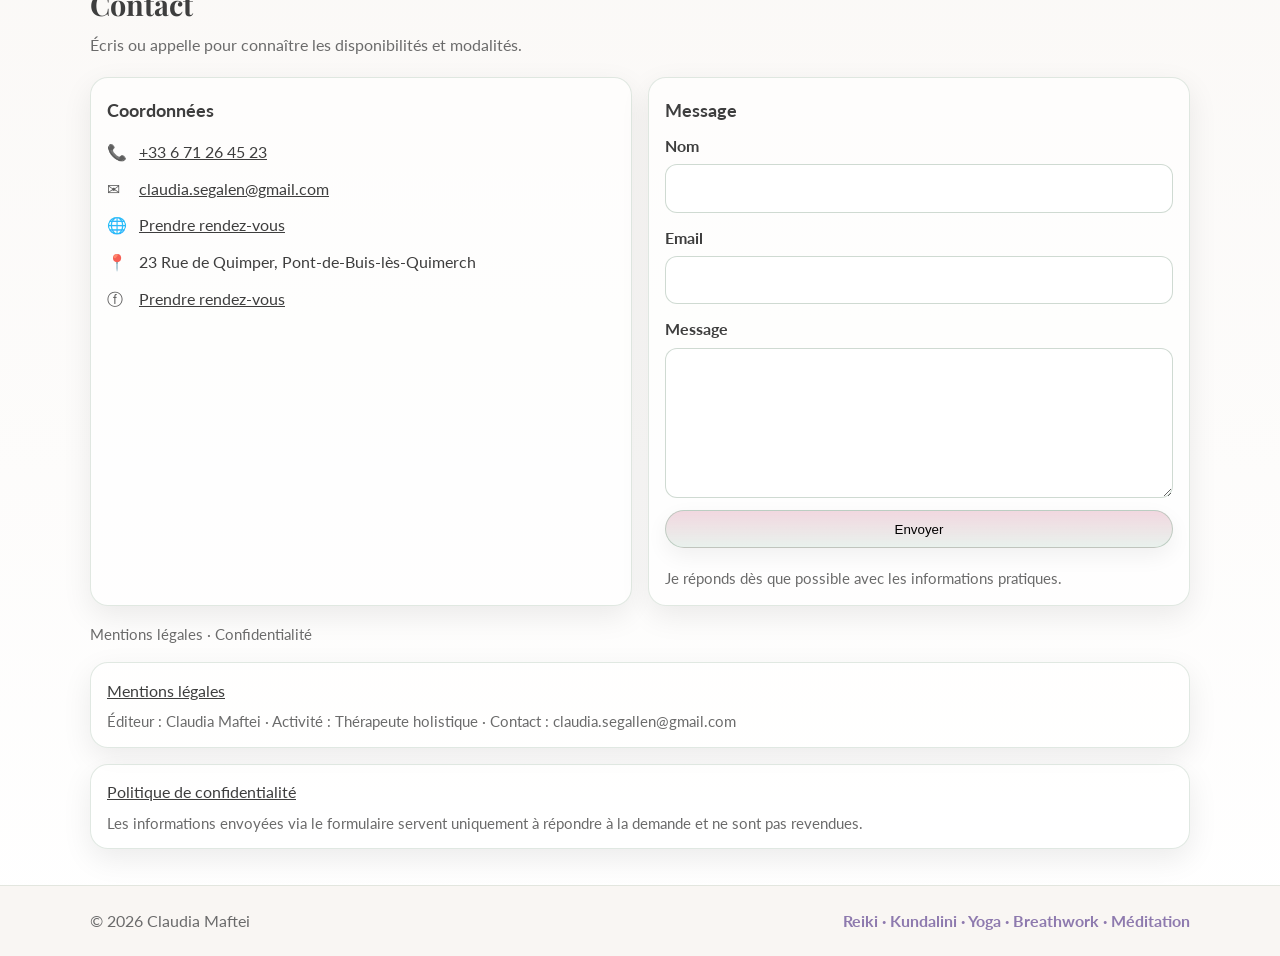
==== commit b152a344: "1.0.01" ====
--- a/index.html
+++ b/index.html
@@ -54,7 +54,7 @@
           </p>
           <p class="sublead" data-i18n="hero_sublead">
             Accompagnement du corps et de l’esprit par des pratiques énergétiques, respiratoires et corporelles.
-            Séances proposées en France, pour particuliers et professionnels.
+            Séances pour particuliers et professionnels.
           </p>
 
           <div class="hero-cta">
@@ -184,7 +184,7 @@
               <li><span class="ico">✉️</span> <a href="mailto:claudia.segalen@gmail.com">claudia.segalen@gmail.com</a></li>
               <li><span class="ico">🌐</span> <a href="https://www.resalib.fr/praticien/109814-claudia-therapeute-holistique-pont-de-buis-les-quimerch" target="_blank" rel="noopener" data-i18n="contact_schedule_link">Prendre rendez-vous</a></li>
               <li><span class="ico">📍</span> <span data-i18n="contact_address">23 Rue de Quimper, Pont-de-Buis-lès-Quimerch</span></li>
-              <li><span class="ico">ⓕ</span> <a href="https://www.facebook.com/people/Yogi-Claudia/100004952267103/" target="_blank" rel="noopener" data-i18n="contact_schedule_link">Page Facebook</a></li>
+              <li><span class="ico">ⓕ</span> <a href="https://www.facebook.com/people/Claudia-Maftei/100004952267103/#" target="_blank" rel="noopener" data-i18n="contact_schedule_link">Page Facebook</a></li>
             </ul>
           </div>
 
--- a/styles.css
+++ b/styles.css
@@ -27,18 +27,18 @@
 }
 
 /* fond décoratif lotus/om (image 3) */
-body::after{
-  content:"";
-  position: fixed;
-  right: -120px;
-  bottom: -120px;
-  width: 420px;
-  height: 420px;
-  background: url("images/lotus-om.png") no-repeat center/contain;
-  opacity: .08;
-  pointer-events: none;
-  z-index: 0;
-}
+body::after{
+  content:"";
+  position: fixed;
+  right: -120px;
+  bottom: -120px;
+  width: 420px;
+  height: 420px;
+  background: url("images/lotus-om.png") no-repeat center/contain;
+  opacity: .16;
+  pointer-events: none;
+  z-index: 0;
+}
 
 /* garantir que le contenu est au-dessus du fond */
 .site-header, main, .site-footer{
@@ -65,33 +65,33 @@
   border-bottom: 1px solid rgba(159,182,165,.35);
   z-index:50;
 }
-.header-inner{
-  display:flex; align-items:center; justify-content:space-between;
-  gap:1rem;
-  padding: .8rem 0;
-}
-
-.header-actions{
-  display:flex;
-  align-items:center;
-  gap:.85rem;
-}
-
-.brand-name{
-  font-family:"Playfair Display", serif;
-  font-weight:600;
-  letter-spacing:.4px;
-  font-size: 1.25rem;
-}
+.header-inner{
+  display:flex; align-items:center; justify-content:space-between;
+  gap:1rem;
+  padding: .8rem 0;
+}
+
+.header-actions{
+  display:flex;
+  align-items:center;
+  gap:.85rem;
+}
+
+.brand-name{
+  font-family:"Playfair Display", serif;
+  font-weight:600;
+  letter-spacing:.4px;
+  font-size: 1.25rem;
+}
 .brand-tagline{
   font-size:.95rem;
   color: var(--muted);
 }
 
-.nav{ display:flex; align-items:center; gap:1rem; }
-.nav-links{
-  display:flex; gap:.9rem; align-items:center;
-}
+.nav{ display:flex; align-items:center; gap:1rem; }
+.nav-links{
+  display:flex; gap:.9rem; align-items:center;
+}
 .nav a{
   text-decoration:none;
   padding:.4rem .55rem;
@@ -101,34 +101,34 @@
   background: rgba(159,182,165,.18);
 }
 
-.nav-toggle{
-  display:none;
-  border:1px solid rgba(159,182,165,.55);
-  background: rgba(255,255,255,.6);
-  border-radius: 999px;
-  padding:.45rem .75rem;
-}
-
-.language-toggle{
-  display:flex;
-  align-items:center;
-  gap:.35rem;
-}
-
-.lang-btn{
-  border:1px solid rgba(159,182,165,.55);
-  background: rgba(255,255,255,.7);
-  border-radius: 999px;
-  padding:.35rem .6rem;
-  font-size:.85rem;
-  cursor:pointer;
-}
-
-.lang-btn[aria-pressed="true"]{
-  background: var(--sage);
-  color: var(--white);
-  border-color: transparent;
-}
+.nav-toggle{
+  display:none;
+  border:1px solid rgba(159,182,165,.55);
+  background: rgba(255,255,255,.6);
+  border-radius: 999px;
+  padding:.45rem .75rem;
+}
+
+.language-toggle{
+  display:flex;
+  align-items:center;
+  gap:.35rem;
+}
+
+.lang-btn{
+  border:1px solid rgba(159,182,165,.55);
+  background: rgba(255,255,255,.7);
+  border-radius: 999px;
+  padding:.35rem .6rem;
+  font-size:.85rem;
+  cursor:pointer;
+}
+
+.lang-btn[aria-pressed="true"]{
+  background: var(--sage);
+  color: var(--white);
+  border-color: transparent;
+}
 
 .hero{
   padding: 2.8rem 0 2rem;
@@ -196,17 +196,17 @@
 }
 
 /* voile pour garder un rendu doux et préserver la lisibilité des éléments */
-.hero-image::after{
-  content:"";
-  position:absolute;
-  inset:0;
-  background: linear-gradient(
-    to bottom,
-    rgba(255,255,255,.55),
-    rgba(255,255,255,.88)
-  );
-  z-index:0;
-}
+.hero-image::after{
+  content:"";
+  position:absolute;
+  inset:0;
+  background: linear-gradient(
+    to bottom,
+    rgba(255,255,255,.35),
+    rgba(255,255,255,.72)
+  );
+  z-index:0;
+}
 
 /* s'assurer que les éléments du hero passent au-dessus du voile */
 .hero-image > *{
@@ -254,11 +254,27 @@
   font-family:"Playfair Display", serif;
   font-size: 1.8rem;
 }
-.section-head p{
-  margin:.2rem 0 1.2rem;
-  color: var(--muted);
-  max-width: 70ch;
-}
+.section-head p{
+  margin:.2rem 0 1.2rem;
+  color: var(--muted);
+  max-width: 70ch;
+}
+
+.practice-visual{
+  margin: 0 0 1.4rem;
+  border-radius: var(--radius);
+  overflow: hidden;
+  box-shadow: var(--shadow);
+  border: 1px solid rgba(159,182,165,.32);
+  background: rgba(255,255,255,.6);
+}
+
+.practice-visual img{
+  width: 100%;
+  display: block;
+  max-height: 320px;
+  object-fit: cover;
+}
 
 .grid{
   display:grid;
@@ -415,10 +431,10 @@
   .about-with-photo{ grid-template-columns: 1fr; }
 }
 
-@media (max-width: 640px){
-  .header-actions{
-    gap:.5rem;
-  }
+@media (max-width: 640px){
+  .header-actions{
+    gap:.5rem;
+  }
   .nav-toggle{ display:inline-block; }
   .nav-links{
     display:none;
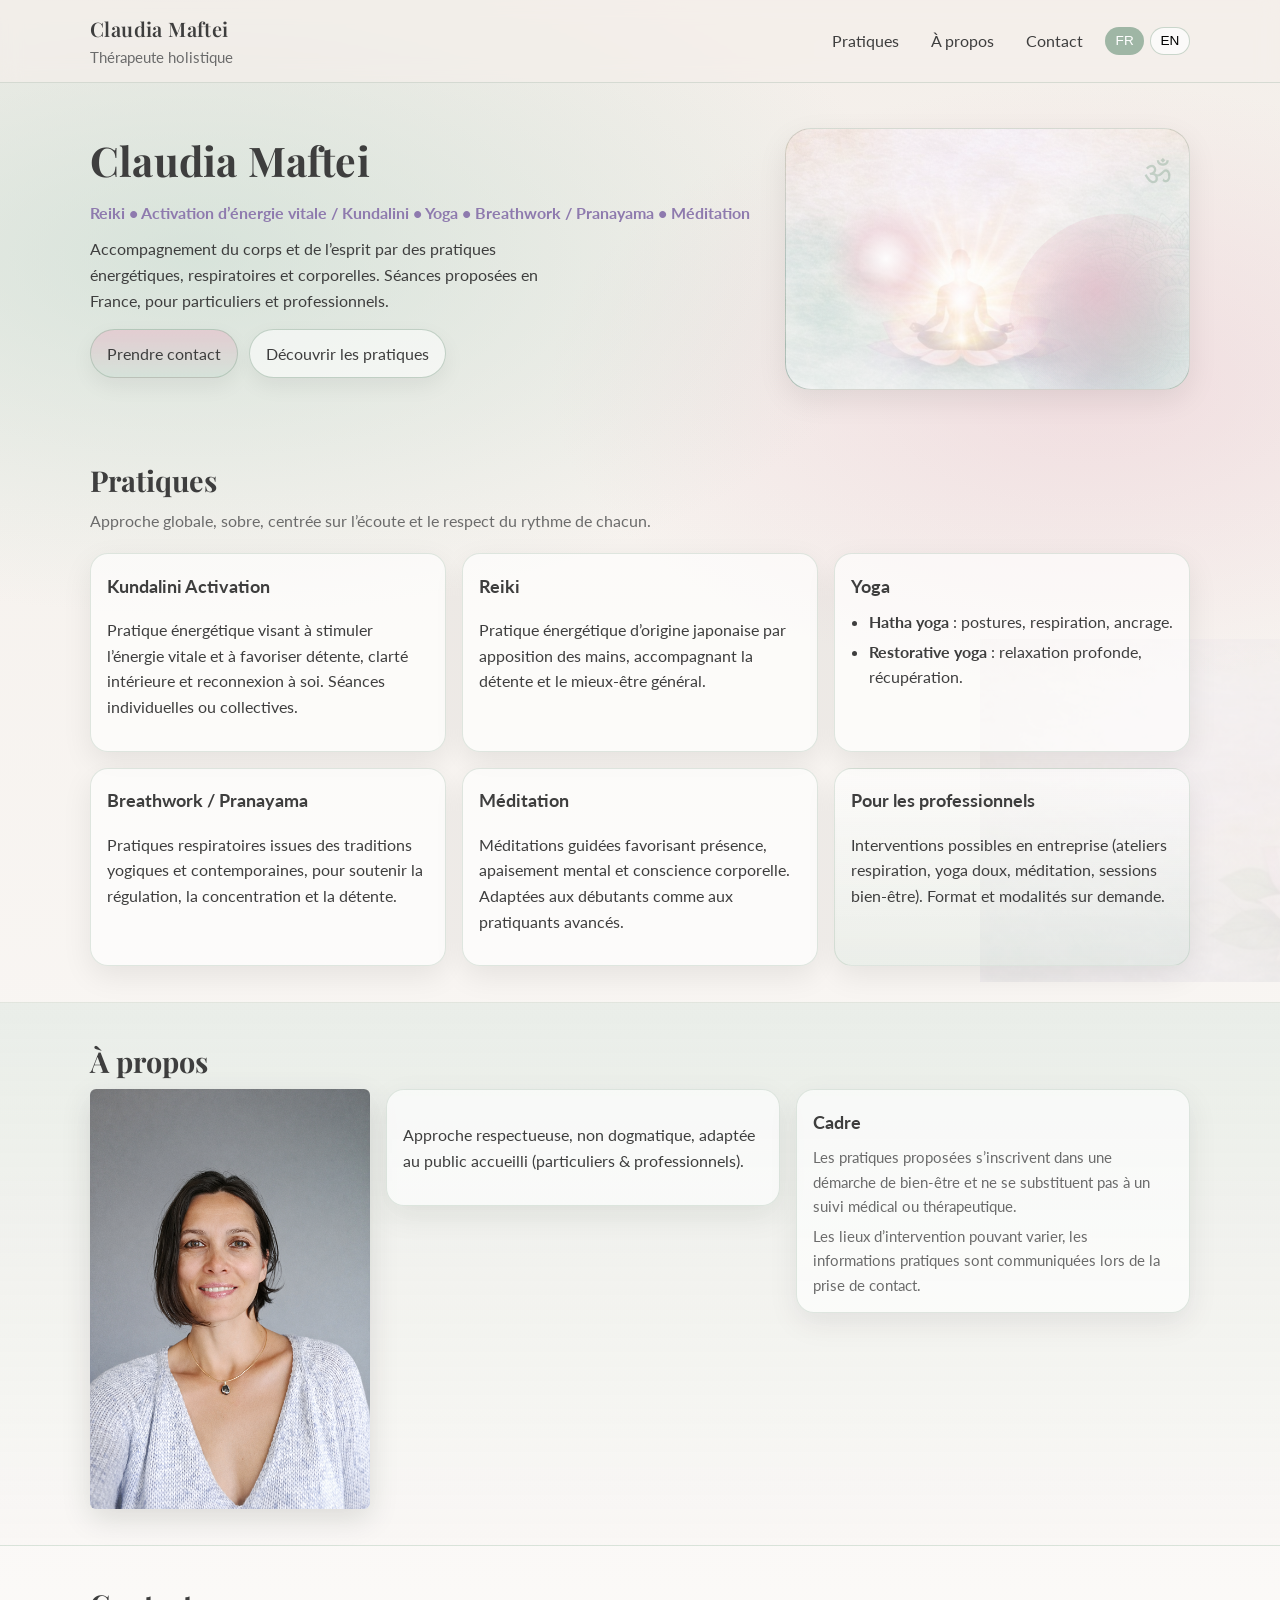
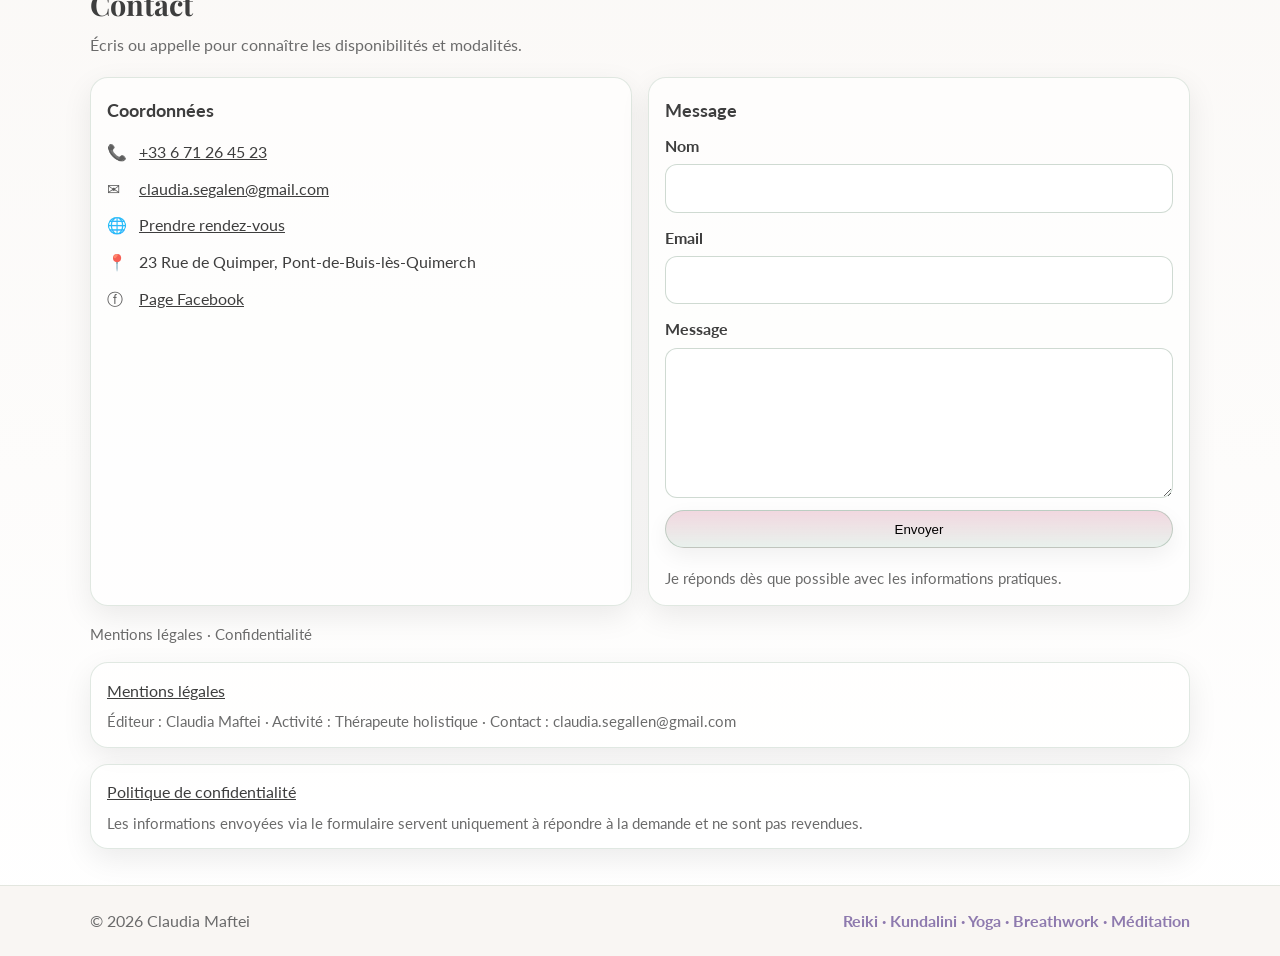
==== commit 1df17df5: "1.0.0.2" ====
--- a/index.html
+++ b/index.html
@@ -150,15 +150,14 @@
 
           <div class="panel">
             <p data-i18n="about_desc">
-              Approche respectueuse, non dogmatique, adaptée au public accueilli (particuliers & professionnels).
+              Approche respectueuse, non dogmatique, adaptée au besoin de chacun.
             </p>
           </div>
 
           <div class="panel">
             <h3 data-i18n="about_framework_title">Cadre</h3>
             <p class="small" data-i18n="about_framework_desc1">
-              Les pratiques proposées s’inscrivent dans une démarche de bien-être et ne se substituent pas à un suivi
-              médical ou thérapeutique.
+              Les pratiques proposées s’inscrivent dans une démarche de bien-être et ne se substituent pas à un suivi médical.
             </p>
             <p class="small" data-i18n="about_framework_desc2">
               Les lieux d’intervention pouvant varier, les informations pratiques sont communiquées lors de la prise de contact.
@@ -184,7 +183,7 @@
               <li><span class="ico">✉️</span> <a href="mailto:claudia.segalen@gmail.com">claudia.segalen@gmail.com</a></li>
               <li><span class="ico">🌐</span> <a href="https://www.resalib.fr/praticien/109814-claudia-therapeute-holistique-pont-de-buis-les-quimerch" target="_blank" rel="noopener" data-i18n="contact_schedule_link">Prendre rendez-vous</a></li>
               <li><span class="ico">📍</span> <span data-i18n="contact_address">23 Rue de Quimper, Pont-de-Buis-lès-Quimerch</span></li>
-              <li><span class="ico">ⓕ</span> <a href="https://www.facebook.com/people/Claudia-Maftei/100004952267103/#" target="_blank" rel="noopener" data-i18n="contact_schedule_link">Page Facebook</a></li>
+              <li><span class="ico">ⓕ</span> <a href="https://www.facebook.com/people/Claudia-Maftei/100004952267103/#" target="_blank" rel="noopener" >Page Facebook</a></li>
             </ul>
           </div>
 
@@ -219,7 +218,7 @@
         <div id="mentions" class="panel panel-mini">
           <a href="mentions-legales.html" data-i18n="legal_links_title">Mentions légales</a>
           <p class="small" data-i18n="legal_publisher_text">
-            Éditeur : Claudia Maftei · Activité : Thérapeute holistique · Contact : claudia.segallen@gmail.com
+            Éditeur : Claudia Maftei · Activité : Thérapeute holistique · Contact : claudia.segalen@gmail.com
           </p>
         </div>
 
--- a/styles.css
+++ b/styles.css
@@ -27,18 +27,18 @@
 }
 
 /* fond décoratif lotus/om (image 3) */
-body::after{
-  content:"";
-  position: fixed;
-  right: -120px;
-  bottom: -120px;
-  width: 420px;
-  height: 420px;
-  background: url("images/lotus-om.png") no-repeat center/contain;
-  opacity: .16;
-  pointer-events: none;
-  z-index: 0;
-}
+body::after{
+  content:"";
+  position: fixed;
+  right: -120px;
+  bottom: -120px;
+  width: 420px;
+  height: 420px;
+  background: url("images/lotus-om.png") no-repeat center/contain;
+  opacity: .16;
+  pointer-events: none;
+  z-index: 0;
+}
 
 /* garantir que le contenu est au-dessus du fond */
 .site-header, main, .site-footer{
@@ -196,17 +196,17 @@
 }
 
 /* voile pour garder un rendu doux et préserver la lisibilité des éléments */
-.hero-image::after{
-  content:"";
-  position:absolute;
-  inset:0;
-  background: linear-gradient(
-    to bottom,
-    rgba(255,255,255,.35),
-    rgba(255,255,255,.72)
-  );
-  z-index:0;
-}
+.hero-image::after{
+  content:"";
+  position:absolute;
+  inset:0;
+  background: linear-gradient(
+    to bottom,
+    rgba(255,255,255,.35),
+    rgba(255,255,255,.72)
+  );
+  z-index:0;
+}
 
 /* s'assurer que les éléments du hero passent au-dessus du voile */
 .hero-image > *{
@@ -254,27 +254,33 @@
   font-family:"Playfair Display", serif;
   font-size: 1.8rem;
 }
-.section-head p{
-  margin:.2rem 0 1.2rem;
-  color: var(--muted);
-  max-width: 70ch;
-}
-
-.practice-visual{
-  margin: 0 0 1.4rem;
-  border-radius: var(--radius);
-  overflow: hidden;
-  box-shadow: var(--shadow);
-  border: 1px solid rgba(159,182,165,.32);
-  background: rgba(255,255,255,.6);
-}
-
-.practice-visual img{
-  width: 100%;
-  display: block;
-  max-height: 320px;
-  object-fit: cover;
-}
+.section-head p{
+  margin:.2rem 0 1.2rem;
+  color: var(--muted);
+  max-width: 70ch;
+}
+
+.practice-visual{
+  margin: 0 0 1.4rem;
+  border-radius: var(--radius);
+  overflow: hidden;
+  box-shadow: var(--shadow);
+  border: 1px solid rgba(159,182,165,.32);
+  background: rgba(255,255,255,.6);
+}
+
+.practice-visual img{
+  width: 100%;
+  display: block;
+  max-height: 320px;
+  object-fit: cover;
+}
+
+.practice-visual--contain img{
+  max-height: none;
+  object-fit: contain;
+  background: rgba(255,255,255,.8);
+}
 
 .grid{
   display:grid;
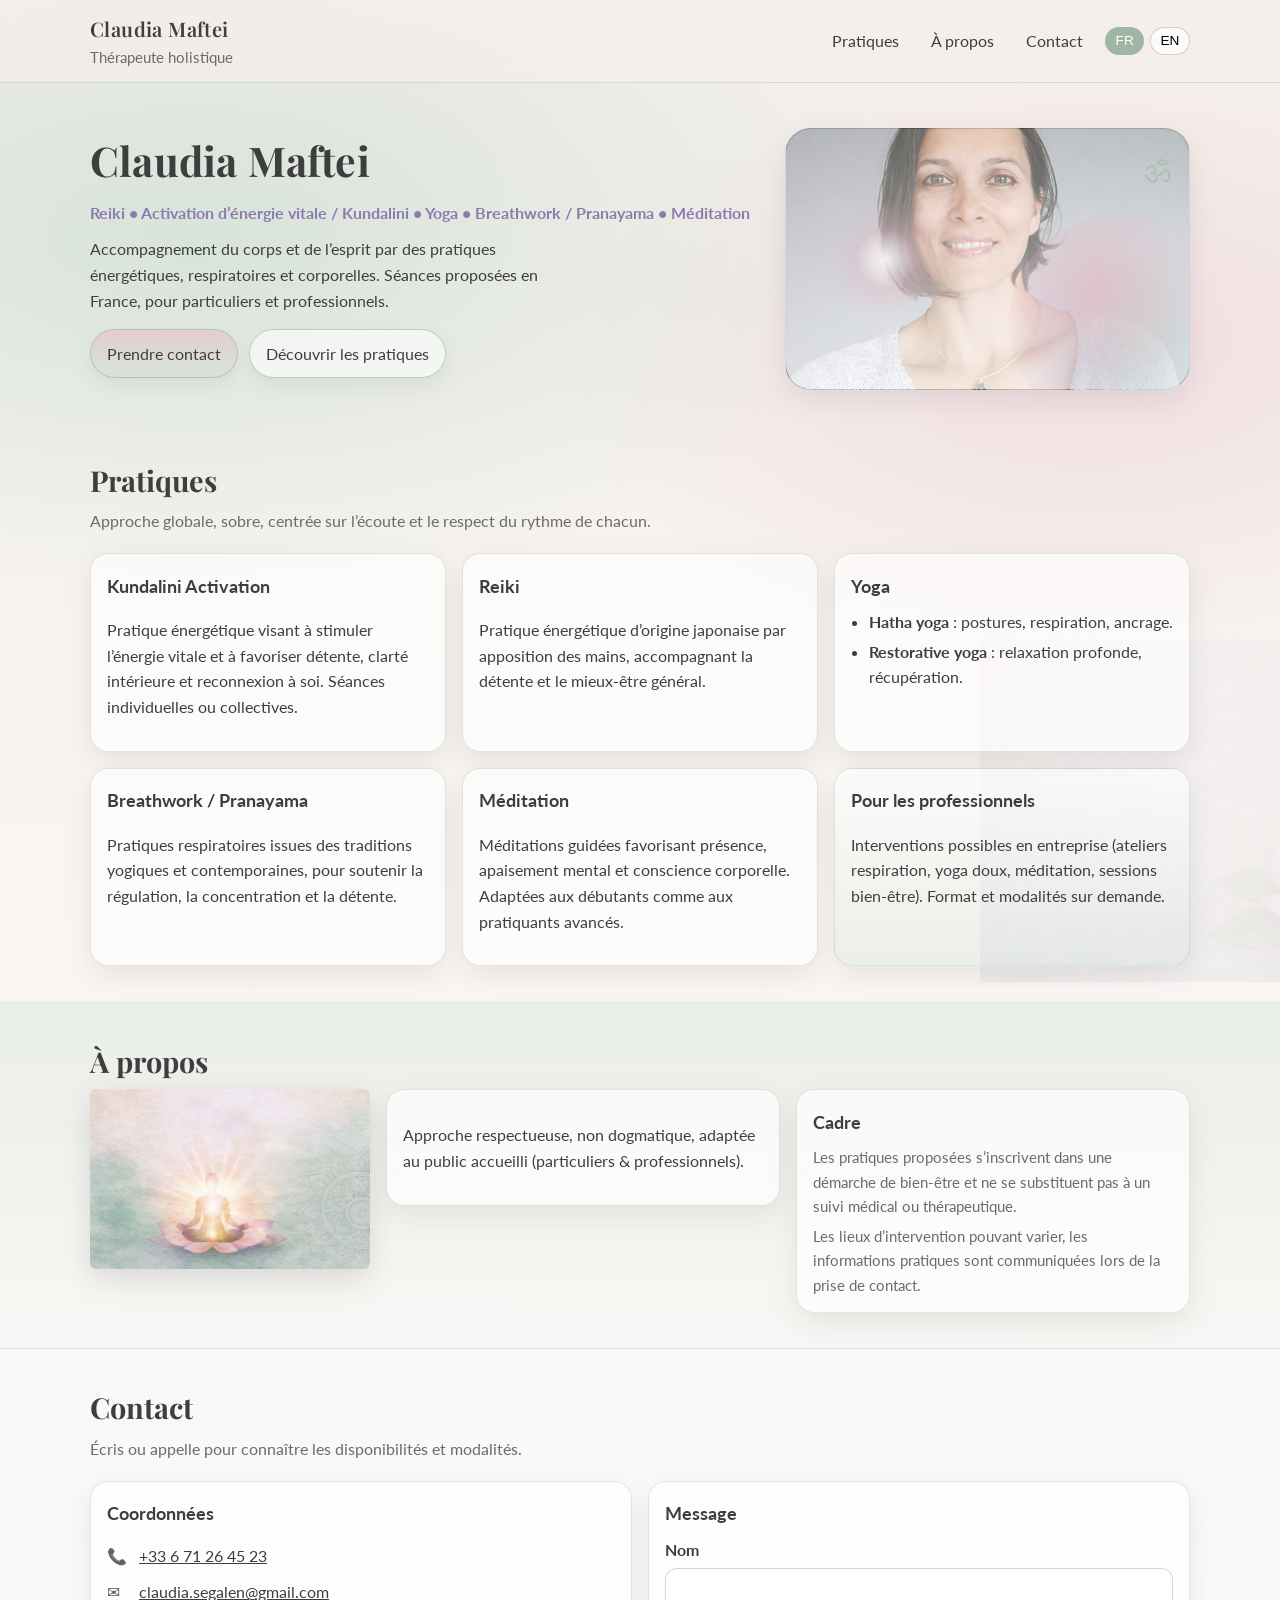
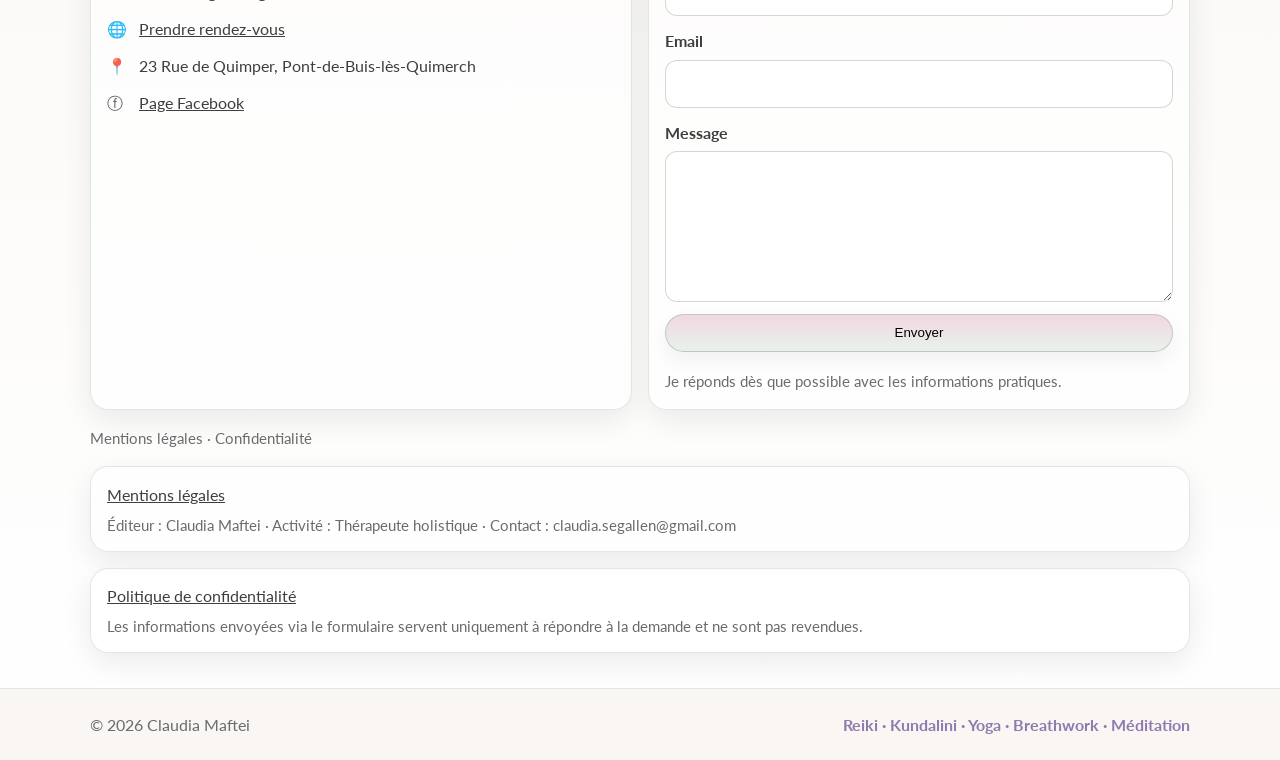
==== commit 91d00885: "Swap hero and about images" ====
--- a/index.html
+++ b/index.html
@@ -142,11 +142,11 @@
 
         <!-- MODIF: ajout de la photo + grille 3 colonnes -->
         <div class="two-col about-with-photo">
-          <div class="about-photo">
-            <img src="images/portrait-claudia.png"
-                 alt="Portrait de Claudia Maftei, thérapeute holistique"
+          <div class="about-photo">
+            <img src="images/meditation-lotus.png"
+                 alt="Illustration d'une méditation en lotus"
                  data-i18n-alt="about_photo_alt">
-          </div>
+          </div>
 
           <div class="panel">
             <p data-i18n="about_desc">
--- a/styles.css
+++ b/styles.css
@@ -27,18 +27,18 @@
 }
 
 /* fond décoratif lotus/om (image 3) */
-body::after{
-  content:"";
-  position: fixed;
-  right: -120px;
-  bottom: -120px;
-  width: 420px;
-  height: 420px;
-  background: url("images/lotus-om.png") no-repeat center/contain;
-  opacity: .16;
-  pointer-events: none;
-  z-index: 0;
-}
+body::after{
+  content:"";
+  position: fixed;
+  right: -120px;
+  bottom: -120px;
+  width: 420px;
+  height: 420px;
+  background: url("images/lotus-om.png") no-repeat center/contain;
+  opacity: .16;
+  pointer-events: none;
+  z-index: 0;
+}
 
 /* garantir que le contenu est au-dessus du fond */
 .site-header, main, .site-footer{
@@ -191,22 +191,22 @@
 }
 
 /* Image 2 dans le hero */
-.hero-image{
-  background: url("images/meditation-lotus.png") center/cover no-repeat;
-}
+.hero-image{
+  background: url("images/portrait-claudia.png") center/cover no-repeat;
+}
 
 /* voile pour garder un rendu doux et préserver la lisibilité des éléments */
-.hero-image::after{
-  content:"";
-  position:absolute;
-  inset:0;
-  background: linear-gradient(
-    to bottom,
-    rgba(255,255,255,.35),
-    rgba(255,255,255,.72)
-  );
-  z-index:0;
-}
+.hero-image::after{
+  content:"";
+  position:absolute;
+  inset:0;
+  background: linear-gradient(
+    to bottom,
+    rgba(255,255,255,.35),
+    rgba(255,255,255,.72)
+  );
+  z-index:0;
+}
 
 /* s'assurer que les éléments du hero passent au-dessus du voile */
 .hero-image > *{
@@ -254,33 +254,27 @@
   font-family:"Playfair Display", serif;
   font-size: 1.8rem;
 }
-.section-head p{
-  margin:.2rem 0 1.2rem;
-  color: var(--muted);
-  max-width: 70ch;
-}
-
-.practice-visual{
-  margin: 0 0 1.4rem;
-  border-radius: var(--radius);
-  overflow: hidden;
-  box-shadow: var(--shadow);
-  border: 1px solid rgba(159,182,165,.32);
-  background: rgba(255,255,255,.6);
-}
-
-.practice-visual img{
-  width: 100%;
-  display: block;
-  max-height: 320px;
-  object-fit: cover;
-}
-
-.practice-visual--contain img{
-  max-height: none;
-  object-fit: contain;
-  background: rgba(255,255,255,.8);
-}
+.section-head p{
+  margin:.2rem 0 1.2rem;
+  color: var(--muted);
+  max-width: 70ch;
+}
+
+.practice-visual{
+  margin: 0 0 1.4rem;
+  border-radius: var(--radius);
+  overflow: hidden;
+  box-shadow: var(--shadow);
+  border: 1px solid rgba(159,182,165,.32);
+  background: rgba(255,255,255,.6);
+}
+
+.practice-visual img{
+  width: 100%;
+  display: block;
+  max-height: 320px;
+  object-fit: cover;
+}
 
 .grid{
   display:grid;
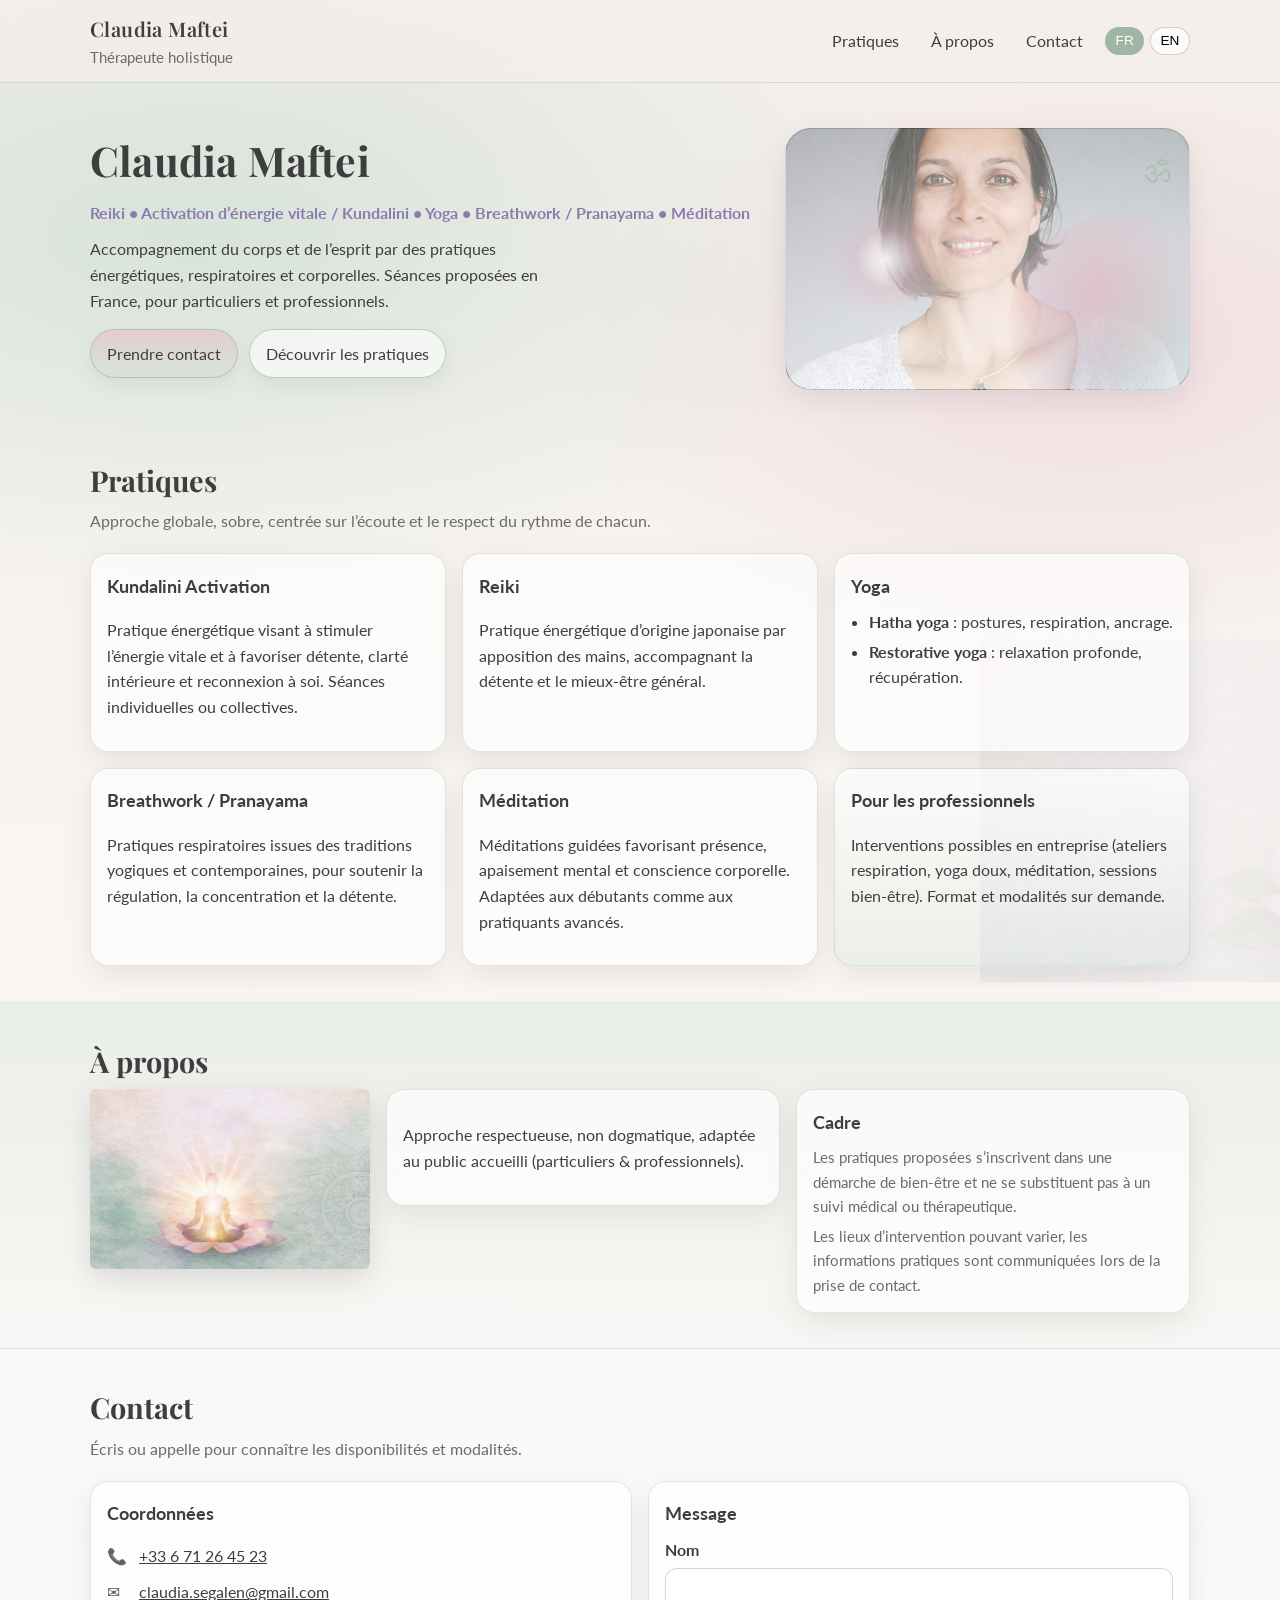
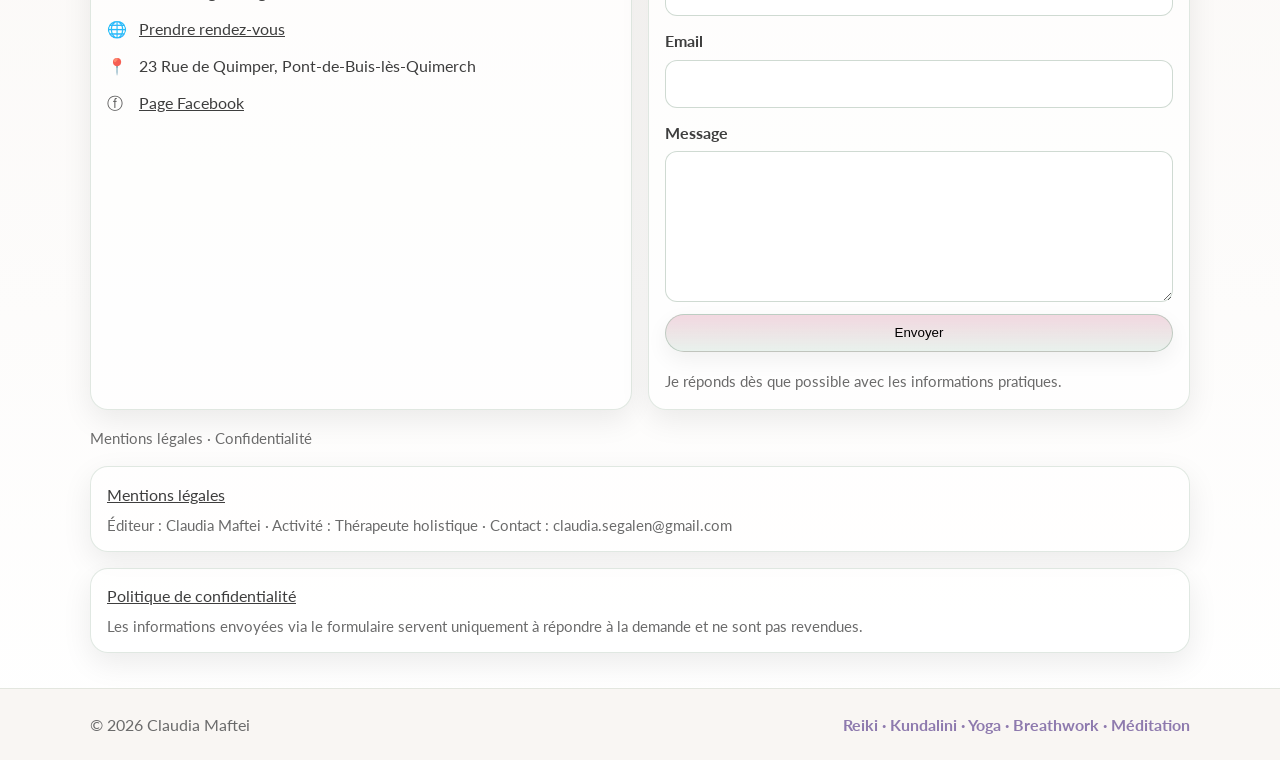
==== commit 548aaf26: "Update about page introduction" ====
--- a/index.html
+++ b/index.html
@@ -150,7 +150,9 @@
 
           <div class="panel">
             <p data-i18n="about_desc">
-              Approche respectueuse, non dogmatique, adaptée au besoin de chacun.
+              Mon objectif est de vous aider à retrouver un équilibre et une harmonie dans votre vie grâce à un accompagnement bienveillant et personnalisé.
+              Intuitive et à l’écoute des messages de votre corps, je vous aide à libérer ce dont vous n’avez plus besoin afin que vous vous sentiez mieux.
+              Je privilégie une approche directe, simple et authentique, respectueuse et non dogmatique, adaptée aux particuliers comme aux professionnels, dans un cadre chaleureux et sans jugement.
             </p>
           </div>
 
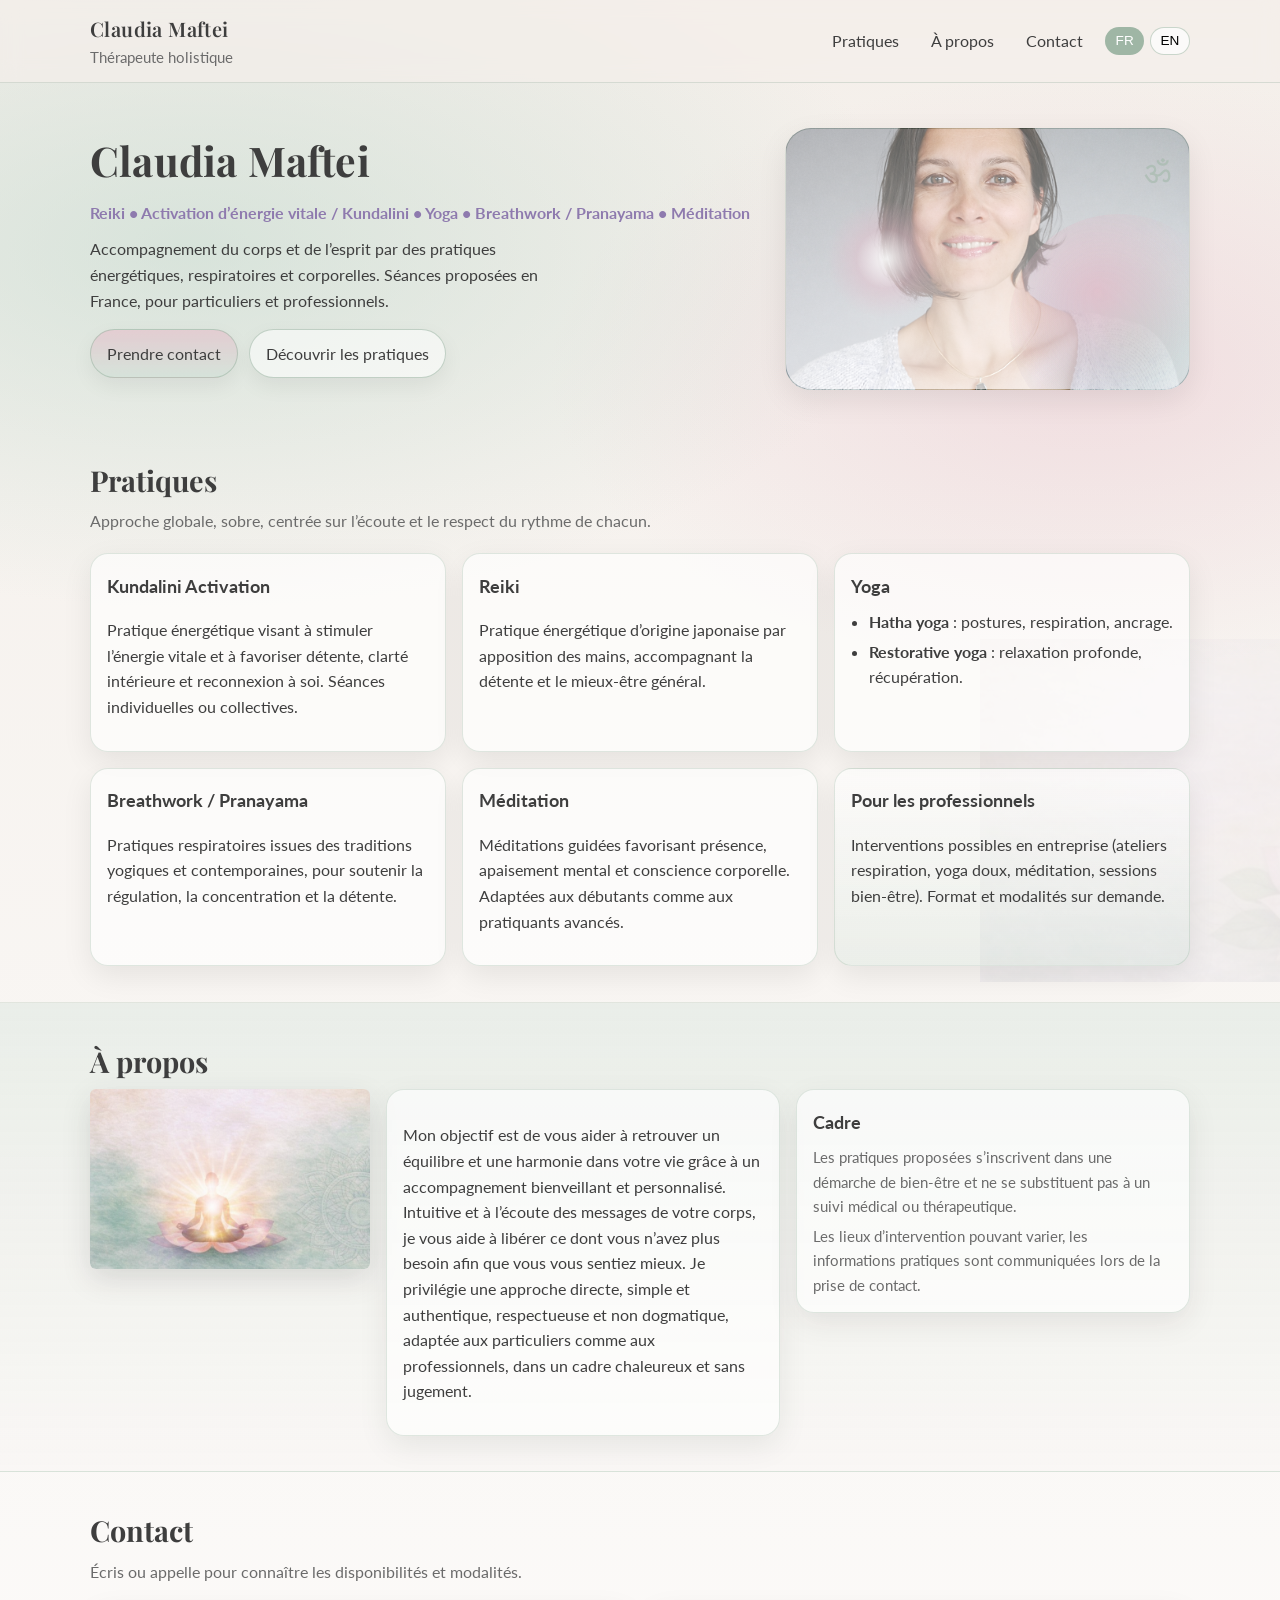
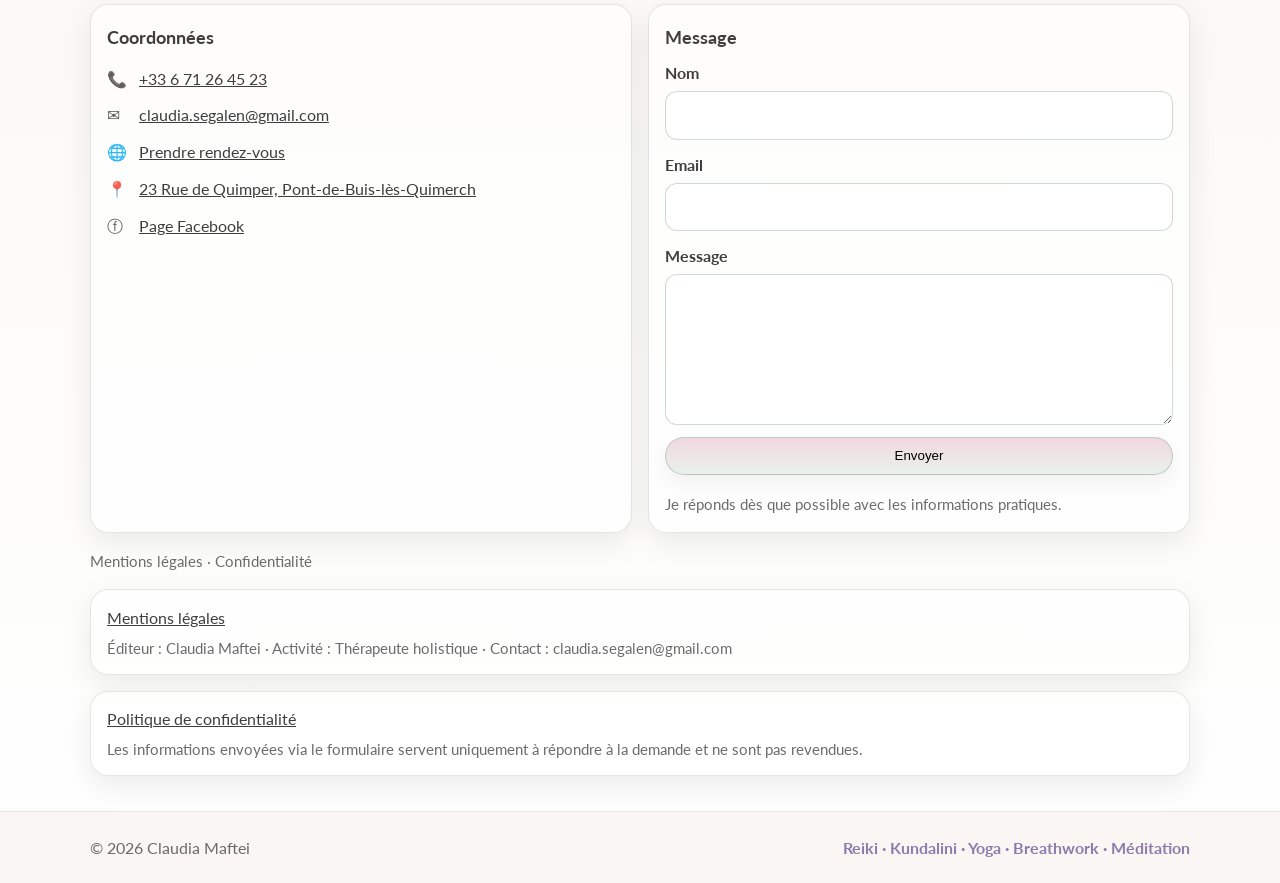
==== commit fb2323f4: "Add map link to contact address" ====
--- a/index.html
+++ b/index.html
@@ -184,7 +184,12 @@
               <li><span class="ico">📞</span> <a href="tel:+33671264523">+33 6 71 26 45 23</a></li>
               <li><span class="ico">✉️</span> <a href="mailto:claudia.segalen@gmail.com">claudia.segalen@gmail.com</a></li>
               <li><span class="ico">🌐</span> <a href="https://www.resalib.fr/praticien/109814-claudia-therapeute-holistique-pont-de-buis-les-quimerch" target="_blank" rel="noopener" data-i18n="contact_schedule_link">Prendre rendez-vous</a></li>
-              <li><span class="ico">📍</span> <span data-i18n="contact_address">23 Rue de Quimper, Pont-de-Buis-lès-Quimerch</span></li>
+              <li>
+                <span class="ico">📍</span>
+                <a href="https://www.google.com/maps?q=23+Rue+de+Quimper,+Pont-de-Buis-l%C3%A8s-Quimerch" target="_blank" rel="noopener" data-i18n="contact_address">
+                  23 Rue de Quimper, Pont-de-Buis-lès-Quimerch
+                </a>
+              </li>
               <li><span class="ico">ⓕ</span> <a href="https://www.facebook.com/people/Claudia-Maftei/100004952267103/#" target="_blank" rel="noopener" >Page Facebook</a></li>
             </ul>
           </div>
--- a/styles.css
+++ b/styles.css
@@ -260,6 +260,16 @@
   max-width: 70ch;
 }
 
+.practice-quote{
+  font-style: italic;
+  color: var(--ink);
+  background: rgba(255,255,255,.6);
+  border-left: 3px solid rgba(168,130,182,.4);
+  padding: .65rem 1rem;
+  border-radius: var(--radius);
+  box-shadow: var(--shadow);
+}
+
 .practice-visual{
   margin: 0 0 1.4rem;
   border-radius: var(--radius);
@@ -274,6 +284,12 @@
   display: block;
   max-height: 320px;
   object-fit: cover;
+}
+
+.practice-visual--full img{
+  max-height: none;
+  object-fit: contain;
+  height: auto;
 }
 
 .grid{
